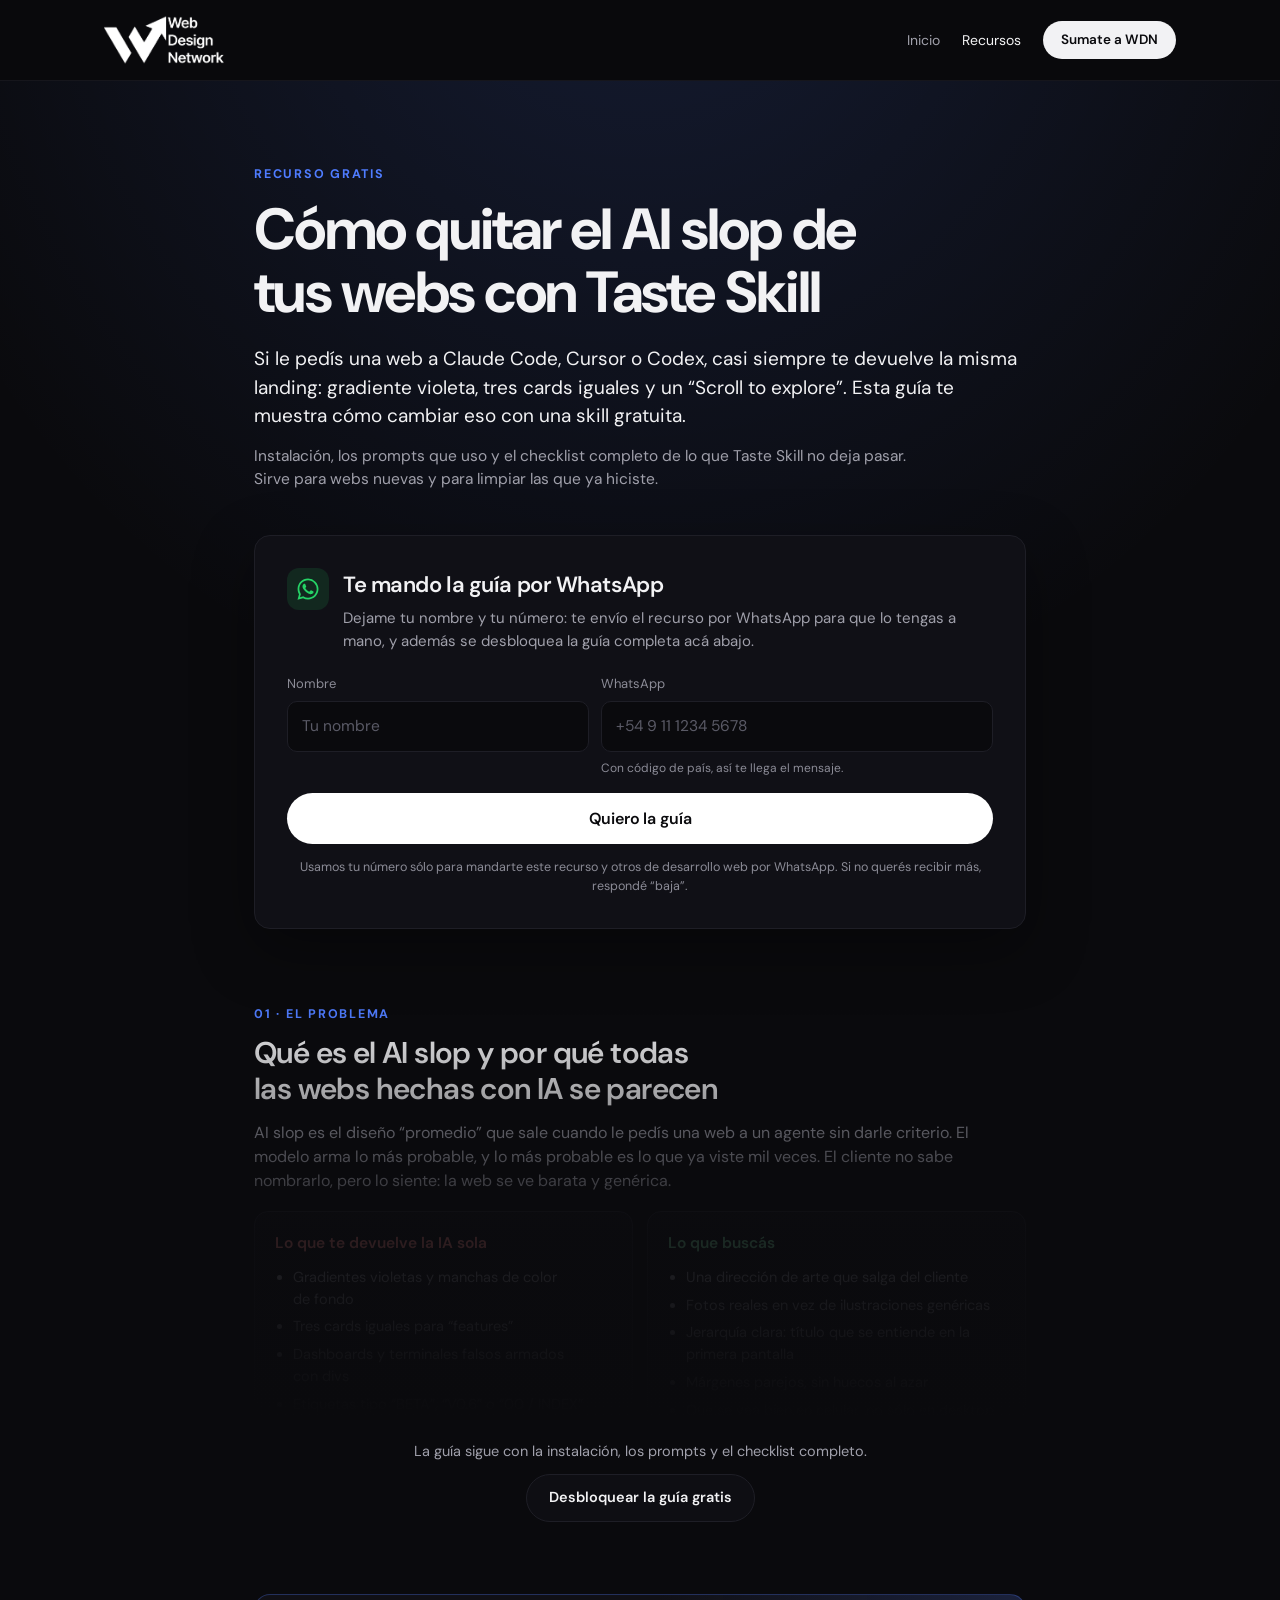
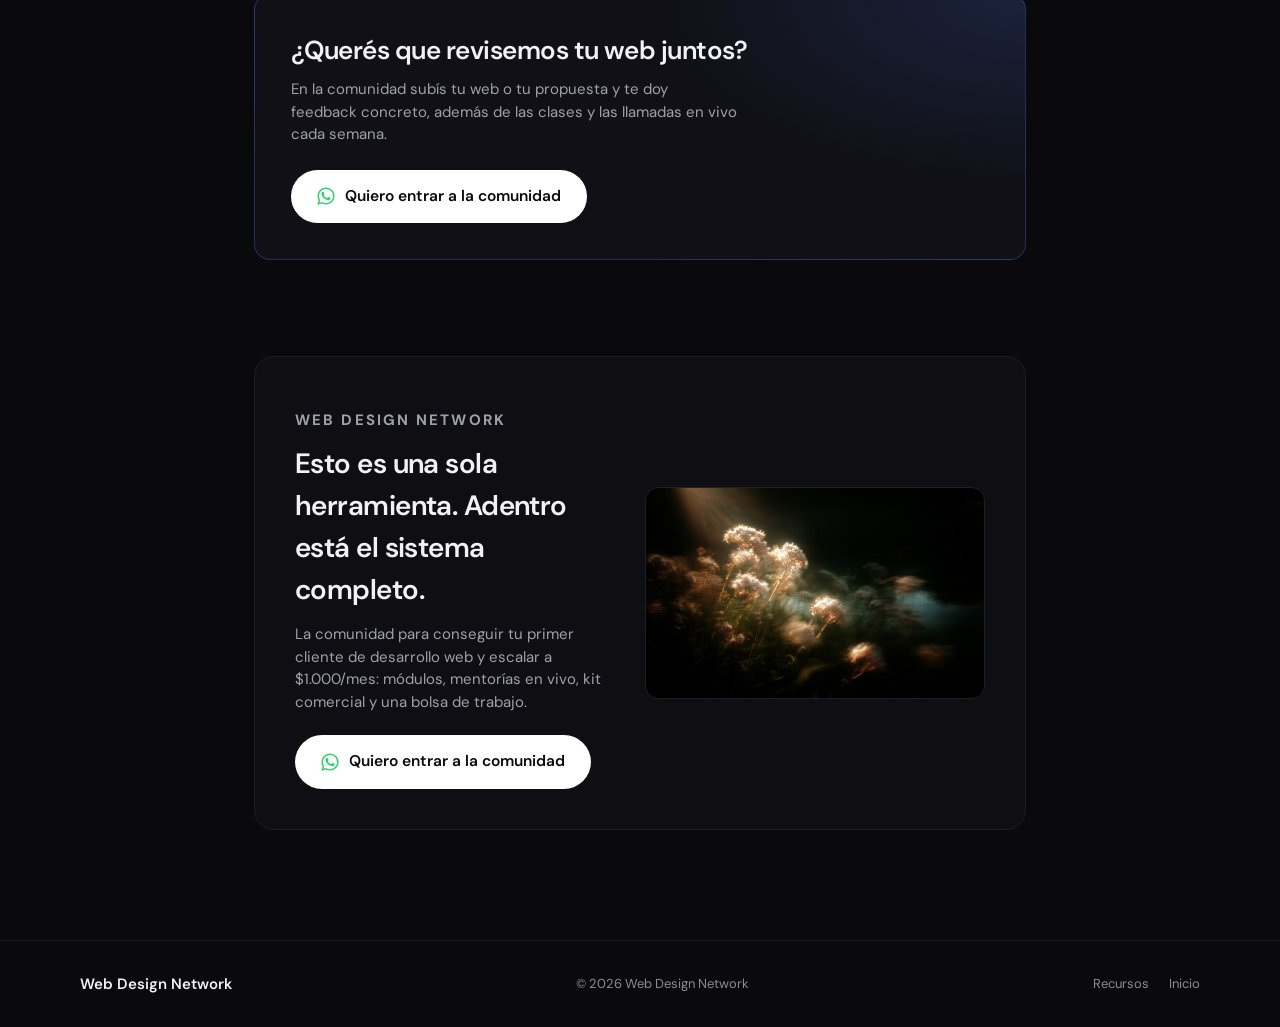
==== recursos/ai-slop-taste-skill/index.html @ 4585f705 "feat: add Taste Skill anti-AI-slop resource page New /recursos/ai-slop-taste-skill guide: what AI sl" ====
<!DOCTYPE html>
<html lang="es">
<head>
<meta charset="utf-8">
<meta name="viewport" content="width=device-width, initial-scale=1">
<title>Cómo quitar el AI slop de tus webs con Taste Skill · Web Design Network</title>
<meta name="description" content="Guía paso a paso para que Claude Code, Cursor o Codex dejen de armar la misma landing genérica de siempre. Instalación, prompts y el checklist anti AI slop de Taste Skill.">
<link rel="canonical" href="https://comunidad.southprojects.dev/recursos/ai-slop-taste-skill">
<link rel="icon" type="image/png" href="/uploads/favicon.png">

<meta property="og:type" content="article">
<meta property="og:title" content="Cómo quitar el AI slop de tus webs con Taste Skill">
<meta property="og:description" content="La guía para que tu agente de IA diseñe webs con criterio en vez de la landing genérica de siempre.">
<meta property="og:url" content="https://comunidad.southprojects.dev/recursos/ai-slop-taste-skill">
<meta property="og:image" content="https://comunidad.southprojects.dev/uploads/taste-skill-thumb.jpg">
<meta name="twitter:card" content="summary_large_image">

<!-- Analytics (GA4 + Meta Pixel + Clarity).
     Los stubs y la cola de eventos quedan definidos al instante, así que cualquier
     gtag()/fbq()/clarity() posterior se encola bien. Sólo se difiere la descarga de
     cada tag hasta después de load (o 3,5 s, lo que pase primero) para no competir
     por ancho de banda y main thread durante el primer render. -->
<script>
(function () {
  window.dataLayer = window.dataLayer || [];
  function gtag(){dataLayer.push(arguments);}
  window.gtag = gtag;
  gtag('js', new Date());
  gtag('config', 'G-ZWD2NJ6WZV');

  !function(f,n){if(f.fbq)return;n=f.fbq=function(){n.callMethod?
  n.callMethod.apply(n,arguments):n.queue.push(arguments)};
  if(!f._fbq)f._fbq=n;n.push=n;n.loaded=!0;n.version='2.0';n.queue=[]}(window);
  fbq('init', '2324488668354184');
  fbq('track', 'PageView');

  window.clarity = window.clarity || function(){(clarity.q=clarity.q||[]).push(arguments)};

  var TAGS = [
    'https://www.googletagmanager.com/gtag/js?id=G-ZWD2NJ6WZV',
    'https://connect.facebook.net/en_US/fbevents.js',
    'https://www.clarity.ms/tag/yc0v443i4o'
  ];
  var loaded = false;
  function load() {
    if (loaded) return;
    loaded = true;
    for (var i = 0; i < TAGS.length; i++) {
      var s = document.createElement('script');
      s.async = true;
      s.src = TAGS[i];
      document.head.appendChild(s);
    }
  }
  function schedule() {
    if (window.requestIdleCallback) requestIdleCallback(load, { timeout: 2000 });
    else setTimeout(load, 500);
  }
  if (document.readyState === 'complete') schedule();
  else { addEventListener('load', schedule); setTimeout(schedule, 3500); }
})();
</script>
<!-- End Analytics -->
<link rel="preconnect" href="https://fonts.googleapis.com">
<link rel="preconnect" href="https://fonts.gstatic.com" crossorigin>
<link href="https://fonts.googleapis.com/css2?family=DM+Sans:opsz,wght@9..40,400;9..40,500;9..40,600;9..40,700&display=swap" rel="stylesheet">
<link rel="stylesheet" href="/recursos/styles.css">
<style>
  /* --- gate de WhatsApp: tarjeta en la página, no modal -------------------- */
  .wa-gate{
    margin-top:clamp(32px,5vw,44px);padding:clamp(22px,4vw,32px);
    background:var(--surface);border:1px solid var(--border);border-radius:var(--radius);
    box-shadow:0 20px 60px rgba(0,0,0,0.35);
  }
  .wa-gate__head{display:flex;align-items:flex-start;gap:14px;}
  .wa-gate__icon{flex:none;width:42px;height:42px;border-radius:12px;display:flex;align-items:center;justify-content:center;background:rgba(37,211,102,0.12);}
  .wa-gate__icon svg{width:22px;height:22px;fill:#25D366;}
  .wa-gate h2{margin:0;font-size:clamp(19px,2.4vw,22px);font-weight:600;letter-spacing:-0.02em;}
  .wa-gate__intro{margin:6px 0 0;font-size:15px;color:var(--muted);text-wrap:pretty;}
  .wa-gate form{margin-top:22px;display:grid;grid-template-columns:1fr 1.3fr;gap:12px;}
  .wa-gate label{display:flex;flex-direction:column;gap:7px;font-size:13px;color:var(--muted-2);}
  .wa-gate input{
    width:100%;padding:13px 14px;border-radius:10px;border:1px solid var(--border);
    background:var(--bg);color:var(--text);font:inherit;font-size:15.5px;
  }
  .wa-gate input:focus{outline:none;border-color:var(--accent);}
  .wa-gate input::placeholder{color:#5A5A66;}
  .wa-gate__hint{font-size:12px;color:var(--muted-2);}
  .wa-gate .btn-primary{grid-column:1 / -1;margin-top:4px;padding:15px;width:100%;}
  .wa-gate .btn-primary[disabled]{opacity:.6;cursor:wait;}
  .wa-gate__error{grid-column:1 / -1;margin:0;font-size:13.5px;color:#FF6B6B;display:none;}
  .wa-gate__error[data-show="true"]{display:block;}
  .wa-gate__fine{margin:14px 0 0;font-size:12.5px;color:var(--muted-2);text-align:center;text-wrap:pretty;}
  .wa-gate__done{display:none;}
  @media(max-width:600px){.wa-gate form{grid-template-columns:1fr;}}

  body.is-unlocked .wa-gate form,
  body.is-unlocked .wa-gate__fine,
  body.is-unlocked .wa-gate__intro{display:none;}
  body.is-unlocked .wa-gate__done{display:block;margin:6px 0 0;font-size:15px;color:var(--muted);text-wrap:pretty;}

  /* --- contenido bloqueado: se ve el arranque, el resto queda tapado -------- */
  .guide{position:relative;margin-top:clamp(48px,7vw,72px);}
  body:not(.is-unlocked) .guide{max-height:520px;overflow:hidden;user-select:none;}
  body:not(.is-unlocked) .guide::after{
    content:"";position:absolute;inset:0;pointer-events:none;
    background:linear-gradient(rgba(10,10,13,0) 0%, rgba(10,10,13,0.85) 45%, var(--bg) 80%);
  }
  .guide__locked{display:none;margin-top:-80px;position:relative;z-index:1;text-align:center;}
  body:not(.is-unlocked) .guide__locked{display:flex;flex-direction:column;align-items:center;gap:12px;}
  .guide__locked p{margin:0;font-size:14.5px;color:var(--muted);}
  .btn-ghost{
    display:inline-flex;align-items:center;gap:8px;padding:12px 22px;border-radius:999px;
    border:1px solid var(--border);background:var(--surface-2);color:var(--text);font-size:14.5px;font-weight:600;cursor:pointer;
    transition:border-color .2s ease,transform .2s ease;
  }
  .btn-ghost:hover{border-color:rgba(79,124,255,0.45);transform:translateY(-2px);}

  /* --- cuerpo de la guía ---------------------------------------------------- */
  .step{padding-top:clamp(40px,6vw,56px);}
  .step:first-child{padding-top:0;}
  .step__num{font-size:12.5px;font-weight:700;letter-spacing:0.14em;text-transform:uppercase;color:var(--accent);}
  .step h2{margin:10px 0 0;font-size:clamp(23px,3.2vw,30px);font-weight:600;letter-spacing:-0.02em;line-height:1.2;text-wrap:balance;}
  .step p,.step li{font-size:16px;color:var(--muted);text-wrap:pretty;}
  .step p{margin:14px 0 0;}
  .step strong{color:var(--text);font-weight:600;}
  .step ul,.step ol{margin:14px 0 0;padding-left:20px;display:flex;flex-direction:column;gap:8px;}
  .step a.inline{color:var(--accent-soft);text-decoration:underline;text-underline-offset:3px;}

  .code{
    position:relative;margin-top:16px;border:1px solid var(--border);border-radius:12px;background:#08080B;
  }
  .code__label{display:block;padding:10px 14px 0;font-size:12px;color:var(--muted-2);}
  .code pre{margin:0;padding:10px 64px 14px 14px;overflow-x:auto;}
  .code code{font-family:ui-monospace,SFMono-Regular,Menlo,Consolas,monospace;font-size:14px;line-height:1.6;color:#E6E6EA;white-space:pre;}
  .code--prompt code{white-space:pre-wrap;font-family:'DM Sans',sans-serif;font-size:15px;}
  .copy{
    position:absolute;top:10px;right:10px;padding:6px 10px;border-radius:8px;cursor:pointer;
    border:1px solid var(--border);background:var(--surface);color:var(--muted);font:inherit;font-size:12px;font-weight:600;
  }
  .copy:hover{color:var(--text);border-color:var(--muted-2);}

  .split{margin-top:18px;display:grid;grid-template-columns:1fr 1fr;gap:14px;}
  @media(max-width:640px){.split{grid-template-columns:1fr;}}
  .card{padding:20px;border:1px solid var(--border);border-radius:14px;background:var(--surface-2);}
  .card h3{margin:0;font-size:15.5px;font-weight:600;}
  .card ul{margin:12px 0 0;padding-left:18px;gap:6px;}
  .card li{font-size:14.5px;}
  .card--bad h3{color:#FF8A8A;}
  .card--good h3{color:#7EE2A8;}

  .bans{margin-top:18px;display:grid;grid-template-columns:1fr 1fr;gap:10px;}
  @media(max-width:640px){.bans{grid-template-columns:1fr;}}
  .ban{display:flex;gap:12px;align-items:flex-start;padding:14px 16px;border:1px solid var(--border);border-radius:12px;background:var(--surface-2);}
  .ban__x{flex:none;width:22px;height:22px;border-radius:50%;display:flex;align-items:center;justify-content:center;background:rgba(255,107,107,0.12);color:#FF8A8A;font-size:12px;font-weight:700;line-height:1;}
  .ban p{margin:0;font-size:14.5px;color:var(--muted);}
  .ban strong{display:block;color:var(--text);font-size:15px;margin-bottom:2px;}

  .note{margin-top:18px;padding:16px 18px;border-left:3px solid var(--accent);background:rgba(79,124,255,0.06);border-radius:0 12px 12px 0;}
  .note p{margin:0;font-size:15px;}

  /* --- CTA a la comunidad -------------------------------------------------- */
  .community{
    margin-top:clamp(48px,7vw,72px);padding:clamp(24px,4vw,36px);border-radius:var(--radius);
    border:1px solid rgba(79,124,255,0.3);
    background:radial-gradient(ellipse 80% 120% at 100% 0%, rgba(79,124,255,0.16), rgba(79,124,255,0) 60%), var(--surface);
    display:flex;align-items:center;justify-content:space-between;gap:24px;flex-wrap:wrap;
  }
  .community h2{margin:0;font-size:clamp(20px,2.8vw,26px);font-weight:600;letter-spacing:-0.02em;text-wrap:balance;}
  .community p{margin:8px 0 0;font-size:15px;color:var(--muted);max-width:46ch;text-wrap:pretty;}
  .btn-wa{
    display:inline-flex;align-items:center;gap:10px;padding:15px 26px;border-radius:999px;
    background:#fff;color:#0A0A0D;font-size:15.5px;font-weight:600;white-space:nowrap;
    transition:transform .2s ease,box-shadow .2s ease;
  }
  .btn-wa:hover{transform:translateY(-2px);box-shadow:0 12px 34px rgba(255,255,255,.14);color:#0A0A0D;}
  .btn-wa svg{width:18px;height:18px;fill:#25D366;}
  @media(max-width:600px){.community .btn-wa{width:100%;justify-content:center;}}
</style>
</head>

<!-- data-recurso viaja con el lead para saber de qué página vino -->
<body data-recurso="ai-slop-taste-skill">
<noscript><img height="1" width="1" style="display:none"
src="https://www.facebook.com/tr?id=2324488668354184&ev=PageView&noscript=1"
/></noscript>

<header class="site-header">
  <div class="site-header__inner">
    <a class="site-header__logo" href="/" aria-label="Web Design Network">
      <img src="/uploads/logo-blanco.png" alt="Web Design Network" width="1150" height="486">
    </a>
    <nav class="site-nav">
      <a class="nav-link" href="/">Inicio</a>
      <a class="nav-link" href="/recursos" aria-current="page">Recursos</a>
      <a class="nav-cta" href="https://wa.me/5492922453154?text=Hola%20Gino%2C%20quiero%20entrar%20a%20la%20comunidad" target="_blank" rel="noopener">Sumate a WDN</a>
    </nav>
  </div>
</header>

<main class="glow">
  <article class="wrap" style="padding-top:clamp(48px,7vw,84px);">

    <p class="eyebrow">Recurso gratis</p>
    <h1 class="title">Cómo quitar el AI slop de tus webs con Taste Skill</h1>
    <p class="lead">Si le pedís una web a Claude Code, Cursor o Codex, casi siempre te devuelve la misma landing: gradiente violeta, tres cards iguales y un “Scroll to explore”. Esta guía te muestra cómo cambiar eso con una skill gratuita.</p>
    <p class="sub">Instalación, los prompts que uso y el checklist completo de lo que Taste Skill no deja pasar. Sirve para webs nuevas y para limpiar las que ya hiciste.</p>

    <!-- Gate: pide nombre + WhatsApp antes de mostrar la guía completa -->
    <section class="wa-gate" id="acceso" aria-labelledby="gate-title">
      <div class="wa-gate__head">
        <span class="wa-gate__icon" aria-hidden="true"><svg viewBox="0 0 24 24" aria-hidden="true"><path d="M17.47 14.38c-.3-.15-1.76-.87-2.03-.97-.27-.1-.47-.15-.67.15-.2.3-.77.97-.94 1.17-.17.2-.35.22-.64.07-.3-.15-1.26-.46-2.4-1.48-.89-.79-1.49-1.77-1.66-2.07-.17-.3-.02-.46.13-.6.13-.13.3-.35.45-.52.15-.17.2-.3.3-.5.1-.2.05-.37-.02-.52-.08-.15-.67-1.61-.92-2.2-.24-.58-.49-.5-.67-.51h-.57c-.2 0-.52.07-.79.37-.27.3-1.04 1.02-1.04 2.48 0 1.46 1.07 2.88 1.21 3.08.15.2 2.1 3.2 5.08 4.49.71.31 1.26.49 1.69.63.71.23 1.36.2 1.87.12.57-.09 1.76-.72 2.01-1.41.25-.69.25-1.29.17-1.41-.07-.12-.27-.2-.57-.35zM12.04 21.5h-.01a9.45 9.45 0 0 1-4.82-1.32l-.35-.21-3.58.94.96-3.49-.23-.36a9.43 9.43 0 0 1-1.45-5.03c0-5.22 4.25-9.47 9.48-9.47 2.53 0 4.91.99 6.7 2.78a9.4 9.4 0 0 1 2.77 6.7c0 5.22-4.25 9.46-9.47 9.46zm8.06-17.53A11.33 11.33 0 0 0 12.04.63C5.76.63.65 5.74.65 12.02c0 2 .52 3.96 1.52 5.69L.55 23.6l6.04-1.58a11.37 11.37 0 0 0 5.44 1.39h.01c6.28 0 11.39-5.11 11.39-11.39 0-3.04-1.18-5.9-3.33-8.05z"/></svg></span>
        <div>
          <h2 id="gate-title">Te mando la guía por WhatsApp</h2>
          <p class="wa-gate__intro">Dejame tu nombre y tu número: te envío el recurso por WhatsApp para que lo tengas a mano, y además se desbloquea la guía completa acá abajo.</p>
          <p class="wa-gate__done">Listo. Te llega por WhatsApp en breve y ya podés leer la guía completa acá abajo.</p>
        </div>
      </div>
      <form novalidate>
        <label>Nombre
          <input type="text" name="nombre" autocomplete="given-name" placeholder="Tu nombre" required>
        </label>
        <label>WhatsApp
          <input type="tel" name="telefono" autocomplete="tel" inputmode="tel" placeholder="+54 9 11 1234 5678" required>
          <span class="wa-gate__hint">Con código de país, así te llega el mensaje.</span>
        </label>
        <p class="wa-gate__error" data-show="false" role="alert"></p>
        <button class="btn-primary" type="submit">Quiero la guía</button>
      </form>
      <p class="wa-gate__fine">Usamos tu número sólo para mandarte este recurso y otros de desarrollo web por WhatsApp. Si no querés recibir más, respondé “baja”.</p>
    </section>

    <div class="guide" id="guia">

      <section class="step">
        <span class="step__num">01 · El problema</span>
        <h2>Qué es el AI slop y por qué todas las webs hechas con IA se parecen</h2>
        <p>AI slop es el diseño “promedio” que sale cuando le pedís una web a un agente sin darle criterio. El modelo arma lo más probable, y lo más probable es lo que ya viste mil veces. El cliente no sabe nombrarlo, pero lo siente: la web se ve barata y genérica.</p>
        <div class="split">
          <div class="card card--bad">
            <h3>Lo que te devuelve la IA sola</h3>
            <ul>
              <li>Gradientes violetas y manchas de color de fondo</li>
              <li>Tres cards iguales para “features”</li>
              <li>Dashboards y terminales falsos armados con divs</li>
              <li>Etiquetas tipo “BETA”, “V0.6” o “00 / INDEX”</li>
              <li>“Scroll to explore” y flechitas hacia abajo</li>
            </ul>
          </div>
          <div class="card card--good">
            <h3>Lo que buscás</h3>
            <ul>
              <li>Una dirección de arte que salga del cliente</li>
              <li>Fotos reales en vez de ilustraciones genéricas</li>
              <li>Jerarquía clara: título que se entiende en la primera pantalla</li>
              <li>Márgenes parejos, sin huecos al azar</li>
              <li>Que se vea bien en celular, no sólo en desktop</li>
            </ul>
          </div>
        </div>
      </section>

      <section class="step">
        <span class="step__num">02 · La herramienta</span>
        <h2>Qué es Taste Skill</h2>
        <p><strong>Taste Skill</strong> es una skill gratuita y open source (licencia MIT), creada por Leon Lin, que hace que los agentes de código <strong>diseñen</strong> webs en vez de ensamblar la landing promedio. Le da al agente una dirección de arte, fotos reales y una forma de revisar su propio trabajo en un navegador de verdad.</p>
        <p>Está armada a partir del estudio de 247 sitios curados. Cuando construye una página sigue seis pasos:</p>
        <ol>
          <li>Lee el brief y anota lo que <strong>sólo</strong> tiene ese cliente.</li>
          <li>Reparte tres de 20 direcciones de diseño investigadas y el agente elige una.</li>
          <li>Encuentra la idea: una frase que une el material del cliente con esa dirección.</li>
          <li>Construye con fotos y videos reales de colecciones abiertas, con sus créditos.</li>
          <li>Revisa la página en un navegador real en tres anchos de pantalla y la reprueba si tiene slop.</li>
          <li>Mira sus propias capturas y corrige los tres problemas principales, hasta tres rondas.</li>
        </ol>
        <p>Funciona con Claude Code, Codex, Cursor y cualquier herramienta que lea archivos <code>SKILL.md</code>. Sirve con React, Vue, Svelte o HTML puro, porque las reglas son de diseño, no de framework.</p>
      </section>

      <section class="step">
        <span class="step__num">03 · Antes de empezar</span>
        <h2>Qué necesitás</h2>
        <ul>
          <li><strong>Node 22 o más nuevo.</strong> Lo chequeás con <code>node -v</code> en la terminal.</li>
          <li><strong>Chrome, Edge o Chromium</strong> instalado: la skill lo usa para revisar la página.</li>
          <li><strong>Internet</strong>, sólo para buscar las fotos.</li>
        </ul>
        <p>No necesita API keys ni instala nada extra en tu proyecto.</p>
      </section>

      <section class="step">
        <span class="step__num">04 · Instalación</span>
        <h2>Cómo instalarla</h2>
        <p><strong>Opción A, cualquier agente.</strong> Desde la carpeta de tu proyecto, en la terminal:</p>
        <div class="code">
          <button class="copy" type="button" data-copy>Copiar</button>
          <pre><code>npx skills add https://github.com/Leonxlnx/taste-skill --skill "design-taste-frontend"</code></pre>
        </div>
        <p><strong>Opción B, plugin de Claude Code.</strong> Escribí esto dentro de Claude Code, un comando por vez:</p>
        <div class="code">
          <button class="copy" type="button" data-copy>Copiar</button>
          <pre><code>/plugin marketplace add Leonxlnx/taste-skill
/plugin install taste-skill@taste-skill</code></pre>
        </div>
        <p>Para actualizarla más adelante usás <code>/plugin update</code>. Si trabajás con Codex, el equivalente es <code>codex plugin marketplace add Leonxlnx/taste-skill</code> y después <code>codex plugin add taste-skill@taste-skill</code>, y abrís una sesión nueva.</p>
      </section>

      <section class="step">
        <span class="step__num">05 · Web nueva</span>
        <h2>Cómo usarla en una web desde cero</h2>
        <p>La clave es el brief. Cuanto más te cuente del cliente, más se aleja de lo genérico, porque la skill arranca buscando lo que es único de ese negocio. Este es el formato que uso (completalo con tu cliente):</p>
        <div class="code code--prompt">
          <span class="code__label">Prompt de ejemplo</span>
          <button class="copy" type="button" data-copy>Copiar</button>
          <pre><code>Usá la skill design-taste-frontend para diseñar y construir la web de este cliente.

Cliente: [nombre y rubro, ej. cafetería de especialidad en Palermo]
Qué lo hace único: [historia, producto estrella, barrio, materiales, lo que nadie más tiene]
A quién le habla: [cliente ideal]
Objetivo de la web: [reservas, consultas por WhatsApp, ventas]
Secciones: [inicio, servicios, sobre nosotros, contacto]
Material que tengo: [logo, fotos propias, textos, colores de marca]
Lo que NO quiere: [ej. nada que parezca una startup tech]</code></pre>
        </div>
        <div class="note">
          <p><strong>Tené paciencia:</strong> una construcción completa tarda entre 30 y 45 minutos y consume unos cientos de miles de tokens, porque la skill se revisa y corrige sola varias veces.</p>
        </div>
      </section>

      <section class="step">
        <span class="step__num">06 · Web que ya tenés</span>
        <h2>Cómo limpiar una web que ya hiciste</h2>
        <p>Si la web ya existe, la skill primero la audita en un navegador real y después cambia. Así no te rompe lo que funciona:</p>
        <div class="code code--prompt">
          <span class="code__label">Prompt de ejemplo</span>
          <button class="copy" type="button" data-copy>Copiar</button>
          <pre><code>Usá la skill design-taste-frontend para auditar esta web en el navegador y sacarle el AI slop.
Primero listame los problemas que encontrás, ordenados por impacto.
Mantené el contenido, la estructura de páginas y los colores de marca. Cambiá la parte visual.</code></pre>
        </div>
        <p>También sirve para dashboards y paneles: desde la versión 2.1 detecta si es una página o una app y aplica reglas propias (paneles tranquilos, números alineados, color sólo para los datos).</p>
      </section>

      <section class="step">
        <span class="step__num">07 · El checklist</span>
        <h2>Lo que Taste Skill no deja pasar</h2>
        <p>Estas son algunas de las prohibiciones de la skill. Aunque no la uses, sirven como checklist para revisar cualquier web antes de entregarla:</p>
        <div class="bans">
          <div class="ban"><span class="ban__x" aria-hidden="true">✕</span><p><strong>Gradiente violeta de IA</strong>Ni manchas de color tipo “mesh”, salvo que la marca sea violeta de verdad.</p></div>
          <div class="ban"><span class="ban__x" aria-hidden="true">✕</span><p><strong>Tres cards iguales</strong>La fila de tres features idénticas como solución por defecto.</p></div>
          <div class="ban"><span class="ban__x" aria-hidden="true">✕</span><p><strong>UI falsa con divs</strong>Dashboards o terminales de mentira para “mostrar el producto”.</p></div>
          <div class="ban"><span class="ban__x" aria-hidden="true">✕</span><p><strong>Etiquetas de versión</strong>“V0.6”, “BETA” o “INVITE-ONLY” en el hero, salvo que sea un lanzamiento.</p></div>
          <div class="ban"><span class="ban__x" aria-hidden="true">✕</span><p><strong>Numeración decorativa</strong>Títulos tipo “00 / INDEX” encima de cada sección.</p></div>
          <div class="ban"><span class="ban__x" aria-hidden="true">✕</span><p><strong>“Scroll to explore”</strong>Ni flechitas que te piden bajar.</p></div>
          <div class="ban"><span class="ban__x" aria-hidden="true">✕</span><p><strong>Píldoras sobre las fotos</strong>El texto va debajo de la imagen, no encima.</p></div>
          <div class="ban"><span class="ban__x" aria-hidden="true">✕</span><p><strong>Puntitos de “estado” de adorno</strong>Sólo si muestran un estado real, y como mucho uno por sección.</p></div>
          <div class="ban"><span class="ban__x" aria-hidden="true">✕</span><p><strong>Tiras de ciudad, hora o clima</strong>Datos de relleno que no le importan a nadie.</p></div>
          <div class="ban"><span class="ban__x" aria-hidden="true">✕</span><p><strong>Ilustraciones SVG genéricas</strong>Dibujos hechos a mano por la IA como decoración por defecto.</p></div>
          <div class="ban"><span class="ban__x" aria-hidden="true">✕</span><p><strong>Rayas largas de IA en el texto</strong>Las rayas (—) que delatan copy generado. Se usa guion o se reescribe la frase.</p></div>
          <div class="ban"><span class="ban__x" aria-hidden="true">✕</span><p><strong>Bordes arriba y abajo en cada fila</strong>Listas y tablas largas llenas de líneas.</p></div>
        </div>
        <p>Además pone límites al hero: el título en dos líneas como máximo en desktop, el subtítulo en hasta veinte palabras y el menú en una sola línea.</p>
      </section>

      <section class="step">
        <span class="step__num">08 · Para cerrar</span>
        <h2>Tres consejos para que el resultado sea tuyo</h2>
        <ul>
          <li><strong>Cambiá las fotos.</strong> La skill usa imágenes de colecciones abiertas (Wikimedia Commons, Openverse, el Met) con sus créditos. Son un gran punto de partida, pero cuando tengas las fotos reales del cliente, reemplazalas.</li>
          <li><strong>El brief manda.</strong> Si el resultado se ve genérico, casi siempre es porque el brief lo era. Sumá detalles concretos del negocio y volvé a correrla.</li>
          <li><strong>Revisá en celular.</strong> La skill ya chequea tres anchos de pantalla, pero dale una pasada vos desde tu teléfono antes de mostrársela al cliente.</li>
        </ul>
        <p>Toda la documentación oficial está en <a class="inline" href="https://www.tasteskill.dev/" target="_blank" rel="noopener">tasteskill.dev</a> y el código en <a class="inline" href="https://github.com/Leonxlnx/taste-skill" target="_blank" rel="noopener">GitHub</a>.</p>
      </section>

    </div>

    <div class="guide__locked">
      <p>La guía sigue con la instalación, los prompts y el checklist completo.</p>
      <a class="btn-ghost" href="#acceso">Desbloquear la guía gratis</a>
    </div>

    <section class="community" aria-labelledby="cta-1">
      <div>
        <h2 id="cta-1">¿Querés que revisemos tu web juntos?</h2>
        <p>En la comunidad subís tu web o tu propuesta y te doy feedback concreto, además de las clases y las llamadas en vivo cada semana.</p>
      </div>
      <a class="btn-wa" href="https://wa.me/5492922453154?text=Hola%20Gino%2C%20quiero%20entrar%20a%20la%20comunidad" target="_blank" rel="noopener"><svg viewBox="0 0 24 24" aria-hidden="true"><path d="M17.47 14.38c-.3-.15-1.76-.87-2.03-.97-.27-.1-.47-.15-.67.15-.2.3-.77.97-.94 1.17-.17.2-.35.22-.64.07-.3-.15-1.26-.46-2.4-1.48-.89-.79-1.49-1.77-1.66-2.07-.17-.3-.02-.46.13-.6.13-.13.3-.35.45-.52.15-.17.2-.3.3-.5.1-.2.05-.37-.02-.52-.08-.15-.67-1.61-.92-2.2-.24-.58-.49-.5-.67-.51h-.57c-.2 0-.52.07-.79.37-.27.3-1.04 1.02-1.04 2.48 0 1.46 1.07 2.88 1.21 3.08.15.2 2.1 3.2 5.08 4.49.71.31 1.26.49 1.69.63.71.23 1.36.2 1.87.12.57-.09 1.76-.72 2.01-1.41.25-.69.25-1.29.17-1.41-.07-.12-.27-.2-.57-.35zM12.04 21.5h-.01a9.45 9.45 0 0 1-4.82-1.32l-.35-.21-3.58.94.96-3.49-.23-.36a9.43 9.43 0 0 1-1.45-5.03c0-5.22 4.25-9.47 9.48-9.47 2.53 0 4.91.99 6.7 2.78a9.4 9.4 0 0 1 2.77 6.7c0 5.22-4.25 9.46-9.47 9.46zm8.06-17.53A11.33 11.33 0 0 0 12.04.63C5.76.63.65 5.74.65 12.02c0 2 .52 3.96 1.52 5.69L.55 23.6l6.04-1.58a11.37 11.37 0 0 0 5.44 1.39h.01c6.28 0 11.39-5.11 11.39-11.39 0-3.04-1.18-5.9-3.33-8.05z"/></svg>Quiero entrar a la comunidad</a>
    </section>

    <section class="promo">
      <div>
        <p class="promo__eyebrow">Web Design Network</p>
        <h2>Esto es una sola herramienta. Adentro está el sistema completo.</h2>
        <p>La comunidad para conseguir tu primer cliente de desarrollo web y escalar a $1.000/mes: módulos, mentorías en vivo, kit comercial y una bolsa de trabajo.</p>
        <a class="btn-wa" style="margin-top:22px;" href="https://wa.me/5492922453154?text=Hola%20Gino%2C%20quiero%20entrar%20a%20la%20comunidad" target="_blank" rel="noopener"><svg viewBox="0 0 24 24" aria-hidden="true"><path d="M17.47 14.38c-.3-.15-1.76-.87-2.03-.97-.27-.1-.47-.15-.67.15-.2.3-.77.97-.94 1.17-.17.2-.35.22-.64.07-.3-.15-1.26-.46-2.4-1.48-.89-.79-1.49-1.77-1.66-2.07-.17-.3-.02-.46.13-.6.13-.13.3-.35.45-.52.15-.17.2-.3.3-.5.1-.2.05-.37-.02-.52-.08-.15-.67-1.61-.92-2.2-.24-.58-.49-.5-.67-.51h-.57c-.2 0-.52.07-.79.37-.27.3-1.04 1.02-1.04 2.48 0 1.46 1.07 2.88 1.21 3.08.15.2 2.1 3.2 5.08 4.49.71.31 1.26.49 1.69.63.71.23 1.36.2 1.87.12.57-.09 1.76-.72 2.01-1.41.25-.69.25-1.29.17-1.41-.07-.12-.27-.2-.57-.35zM12.04 21.5h-.01a9.45 9.45 0 0 1-4.82-1.32l-.35-.21-3.58.94.96-3.49-.23-.36a9.43 9.43 0 0 1-1.45-5.03c0-5.22 4.25-9.47 9.48-9.47 2.53 0 4.91.99 6.7 2.78a9.4 9.4 0 0 1 2.77 6.7c0 5.22-4.25 9.46-9.47 9.46zm8.06-17.53A11.33 11.33 0 0 0 12.04.63C5.76.63.65 5.74.65 12.02c0 2 .52 3.96 1.52 5.69L.55 23.6l6.04-1.58a11.37 11.37 0 0 0 5.44 1.39h.01c6.28 0 11.39-5.11 11.39-11.39 0-3.04-1.18-5.9-3.33-8.05z"/></svg>Quiero entrar a la comunidad</a>
      </div>
      <div class="promo__media">
        <img src="/uploads/cta-image.jpg" alt="Web Design Network" width="1200" height="750" loading="lazy">
      </div>
    </section>

  </article>
</main>

<footer class="site-footer">
  <div class="site-footer__inner">
    <strong>Web Design Network</strong>
    <span>© 2026 Web Design Network</span>
    <div class="site-footer__links">
      <a href="/recursos">Recursos</a>
      <a href="/">Inicio</a>
    </div>
  </div>
</footer>

<script>
(function () {
  /* --- CONFIG -------------------------------------------------------------
     SHEET_ENDPOINT: URL "/exec" del Apps Script que guarda los leads
     (el código está al final de este archivo). Sin URL, la guía se
     desbloquea igual pero el número no queda guardado en ningún lado. */
  var SHEET_ENDPOINT = "";
  var STORAGE_KEY = "wdn_taste_skill_lead";

  function getLead() {
    try { return JSON.parse(localStorage.getItem(STORAGE_KEY) || "null"); } catch (e) { return null; }
  }
  function saveLead(lead) {
    try { localStorage.setItem(STORAGE_KEY, JSON.stringify(lead)); } catch (e) {}
  }
  function unlock() { document.body.classList.add("is-unlocked"); }

  function sendLead(lead) {
    if (!SHEET_ENDPOINT) {
      console.warn("[WDN] Falta SHEET_ENDPOINT: el lead no se guardó.");
      return Promise.resolve();
    }
    // text/plain + no-cors: Apps Script no acepta el preflight de CORS
    return fetch(SHEET_ENDPOINT, {
      method: "POST",
      mode: "no-cors",
      headers: { "Content-Type": "text/plain;charset=utf-8" },
      body: JSON.stringify(lead)
    });
  }

  var form = document.querySelector(".wa-gate form");
  var error = document.querySelector(".wa-gate__error");
  var submit = form.querySelector('button[type="submit"]');

  function showError(msg) {
    error.textContent = msg;
    error.setAttribute("data-show", "true");
  }

  form.addEventListener("submit", function (ev) {
    ev.preventDefault();
    error.setAttribute("data-show", "false");
    var data = new FormData(form);
    var nombre = (data.get("nombre") || "").toString().trim();
    var telefono = (data.get("telefono") || "").toString().trim();
    var digitos = telefono.replace(/\D/g, "");

    if (!nombre) return showError("Decime tu nombre.");
    if (digitos.length < 10 || digitos.length > 15) {
      return showError("Revisá el número: tiene que llevar el código de país, por ejemplo +54 9 11 1234 5678.");
    }

    var lead = {
      fecha: new Date().toISOString(),
      nombre: nombre,
      telefono: "+" + digitos,
      recurso: document.body.getAttribute("data-recurso") || "",
      origen: location.pathname
    };

    submit.disabled = true;
    submit.textContent = "Enviando…";
    sendLead(lead)
      .catch(function () { /* no-cors: si falla la red, igual desbloqueamos */ })
      .then(function () {
        saveLead(lead);
        unlock();
        try { if (window.fbq) fbq("track", "Lead", { content_name: lead.recurso }); } catch (e) {}
        try { if (window.gtag) gtag("event", "generate_lead", { recurso: lead.recurso }); } catch (e) {}
        var guia = document.getElementById("guia");
        if (guia) guia.scrollIntoView({ behavior: "smooth", block: "start" });
      })
      .then(function () {
        submit.disabled = false;
        submit.textContent = "Quiero la guía";
      });
  });

  // botones "Copiar" de los bloques de código
  document.addEventListener("click", function (ev) {
    var btn = ev.target.closest("[data-copy]");
    if (!btn) return;
    var code = btn.parentElement.querySelector("code");
    if (!code || !navigator.clipboard) return;
    navigator.clipboard.writeText(code.textContent).then(function () {
      btn.textContent = "Copiado";
      setTimeout(function () { btn.textContent = "Copiar"; }, 1600);
    });
  });

  if (getLead()) unlock();
})();
</script>

<!--
================================================================================
  GOOGLE APPS SCRIPT: código para recibir los leads de esta página
================================================================================
  1. Creá una hoja de cálculo nueva en Google Sheets.
  2. Extensiones → Apps Script.
  3. Borrá lo que haya y pegá el código de abajo.
  4. Implementar → Nueva implementación → Aplicación web.
     - Ejecutar como: Yo
     - Quién tiene acceso: Cualquier persona
  5. Copiá la URL que termina en "/exec" y pegala arriba en SHEET_ENDPOINT.

function doPost(e) {
  const hoja = SpreadsheetApp.getActiveSpreadsheet().getSheets()[0];
  const d = JSON.parse(e.postData.contents);
  if (hoja.getLastRow() === 0) {
    hoja.appendRow(['fecha', 'nombre', 'telefono', 'recurso', 'origen']);
  }
  hoja.appendRow([new Date(), d.nombre, "'" + d.telefono, d.recurso, d.origen]);
  return ContentService.createTextOutput(JSON.stringify({ ok: true }))
    .setMimeType(ContentService.MimeType.JSON);
}
================================================================================
-->

</body>
</html>
---- recursos/styles.css ----
/* ==========================================================================
   Web Design Network — sistema de estilos para /recursos
   Mismos tokens que la landing (WDN Landing.dc.html) para que las dos
   mitades del sitio se lean como una sola pieza.
   ========================================================================== */

:root{
  --bg:#0A0A0D;
  --surface:#101016;
  --surface-2:#0E0E13;
  --border:#1E1E26;
  --border-soft:#16161C;
  --text:#F2F2F4;
  --muted:#A0A0AB;
  --muted-2:#8B8B96;
  --accent:#4F7CFF;
  --accent-soft:#8FA9FF;
  --radius:16px;
  --maxw:820px;
}

*,*::before,*::after{box-sizing:border-box;}
html{scroll-behavior:smooth;}
html,body{margin:0;padding:0;background:var(--bg);}
body{
  font-family:'DM Sans',sans-serif;
  color:var(--text);
  line-height:1.5;
  -webkit-font-smoothing:antialiased;
}
img{max-width:100%;display:block;}
a{color:var(--text);text-decoration:none;}
button{font-family:inherit;}

/* --- layout ------------------------------------------------------------- */
.wrap{max-width:var(--maxw);margin:0 auto;padding:0 24px;}
.wrap-wide{max-width:1120px;margin:0 auto;padding:0 24px;}

/* --- header ------------------------------------------------------------- */
.site-header{
  position:sticky;top:0;z-index:50;
  background:rgba(10,10,13,0.82);
  backdrop-filter:blur(12px);-webkit-backdrop-filter:blur(12px);
  border-bottom:1px solid var(--border-soft);
}
.site-header__inner{
  max-width:1120px;margin:0 auto;padding:14px 24px;
  display:flex;align-items:center;justify-content:space-between;gap:20px;
}
.site-header__logo img{width:clamp(96px,12vw,124px);height:auto;}
.site-nav{display:flex;align-items:center;gap:22px;}
.site-nav a{font-size:14px;color:var(--muted);transition:color .2s ease;}
.site-nav a:hover,.site-nav a[aria-current="page"]{color:var(--text);}
.site-nav .nav-cta{
  padding:9px 18px;border-radius:999px;
  background:var(--text);color:#0A0A0D;font-weight:600;font-size:13.5px;
  transition:opacity .2s ease;
}
.site-nav .nav-cta:hover{color:#0A0A0D;opacity:.86;}
@media(max-width:560px){
  .site-nav{gap:14px;}
  .site-nav .nav-link{display:none;}
}

/* --- fondo con glow (igual que el hero de la landing) ------------------- */
.glow{position:relative;isolation:isolate;overflow:hidden;}
.glow::before{
  content:"";position:absolute;inset:0;z-index:-1;pointer-events:none;
  background:radial-gradient(ellipse 90% 55% at 50% -10%, rgba(79,124,255,0.16), rgba(79,124,255,0) 70%);
}

/* --- tipografía --------------------------------------------------------- */
.eyebrow{
  margin:0;font-size:12.5px;font-weight:700;
  letter-spacing:0.14em;text-transform:uppercase;color:var(--accent);
}
h1.title{
  margin:14px 0 0;
  font-size:clamp(32px,5.6vw,58px);font-weight:700;
  letter-spacing:-0.03em;line-height:1.08;text-wrap:balance;
}
.lead{
  margin:22px 0 0;font-size:clamp(16.5px,2.1vw,19px);
  color:var(--text);text-wrap:pretty;
}
.sub{
  margin:14px 0 0;font-size:15.5px;color:var(--muted);
  max-width:62ch;text-wrap:pretty;
}
h2.section-title{
  margin:0;font-size:clamp(24px,3.4vw,34px);font-weight:600;
  letter-spacing:-0.02em;text-wrap:pretty;
}

/* --- video (facade: no carga el iframe hasta el click) ------------------ */
.video{
  position:relative;margin-top:clamp(32px,5vw,48px);
  border-radius:var(--radius);overflow:hidden;
  border:1px solid var(--border);background:#08080B;
  aspect-ratio:16/9;cursor:pointer;line-height:0;
}
.video img{width:100%;height:100%;object-fit:cover;}
.video iframe{position:absolute;inset:0;width:100%;height:100%;border:0;}
.video__play{
  position:absolute;inset:0;display:grid;place-items:center;
  background:linear-gradient(rgba(10,10,13,0.1),rgba(10,10,13,0.35));
  transition:background .25s ease;
}
.video:hover .video__play{background:linear-gradient(rgba(10,10,13,0.05),rgba(10,10,13,0.25));}
.video__play span{
  width:72px;height:72px;border-radius:50%;
  background:#fff;display:grid;place-items:center;
  box-shadow:0 8px 32px rgba(0,0,0,.45);
  transition:transform .25s ease;
}
.video:hover .video__play span{transform:scale(1.07);}
.video__play svg{width:24px;height:24px;margin-left:3px;fill:#0A0A0D;}
.video__label{
  position:absolute;left:18px;bottom:16px;z-index:2;
  font-size:13px;font-weight:600;color:#fff;
  text-shadow:0 2px 10px rgba(0,0,0,.7);
}

/* --- lista de recursos -------------------------------------------------- */
.assets{margin-top:clamp(36px,5vw,52px);display:flex;flex-direction:column;gap:14px;}
.asset{
  display:flex;align-items:center;gap:clamp(16px,3vw,28px);
  background:var(--surface-2);border:1px solid var(--border);
  border-radius:var(--radius);padding:24px clamp(20px,3vw,28px);
  transition:border-color .3s ease,transform .3s ease;
}
.asset:hover{border-color:rgba(79,124,255,0.45);transform:translateY(-2px);}
.asset__num{
  flex:none;font-size:19px;font-weight:700;color:var(--accent);
  letter-spacing:-0.01em;font-variant-numeric:tabular-nums;
}
.asset__body{flex:1;min-width:0;}
.asset__name{margin:0;font-size:16.5px;font-weight:600;letter-spacing:-0.01em;}
.asset__desc{margin:6px 0 0;font-size:14.5px;color:var(--muted-2);text-wrap:pretty;}
.asset__state{flex:none;}

/* estado bloqueado */
.asset__lock{
  display:inline-flex;align-items:center;gap:8px;
  font-size:14px;color:var(--muted-2);white-space:nowrap;
}
.asset__lock svg{width:14px;height:14px;stroke:currentColor;fill:none;stroke-width:1.8;}

/* estado desbloqueado */
.asset__dl{
  display:inline-flex;align-items:center;gap:8px;
  padding:10px 18px;border-radius:999px;
  background:rgba(79,124,255,0.12);border:1px solid rgba(79,124,255,0.4);
  font-size:14px;font-weight:600;color:var(--accent-soft);white-space:nowrap;
  transition:background .2s ease,color .2s ease;
}
.asset__dl:hover{background:rgba(79,124,255,0.22);color:#fff;}
.asset__dl svg{width:14px;height:14px;stroke:currentColor;fill:none;stroke-width:1.8;}

@media(max-width:600px){
  .asset{flex-wrap:wrap;gap:12px 16px;}
  .asset__body{flex:1 1 100%;order:2;}
  .asset__num{order:1;}
  .asset__state{order:1;margin-left:auto;}
}

/* --- CTA principal ------------------------------------------------------ */
.unlock{margin-top:clamp(40px,6vw,60px);display:flex;flex-direction:column;align-items:center;gap:12px;}
.btn-primary{
  display:inline-block;padding:16px 34px;border-radius:999px;border:0;cursor:pointer;
  background:#fff;color:#0A0A0D;font-size:16px;font-weight:600;letter-spacing:-0.01em;
  transition:transform .2s ease,box-shadow .2s ease;
}
.btn-primary:hover{transform:translateY(-2px);box-shadow:0 12px 34px rgba(255,255,255,.14);}
.btn-primary:active{transform:translateY(0);}
.unlock__note{margin:0;font-size:13.5px;color:var(--muted-2);}
.unlock__done{
  display:none;align-items:center;gap:9px;
  font-size:14.5px;color:var(--accent-soft);font-weight:600;
}
body.is-unlocked .unlock__cta{display:none;}
body.is-unlocked .unlock__done{display:inline-flex;}

/* --- links del video ---------------------------------------------------- */
.links{margin-top:clamp(64px,9vw,96px);}
.links__grid{
  margin-top:26px;display:grid;gap:16px;
  grid-template-columns:repeat(auto-fit,minmax(200px,1fr));
}
.link-card{display:flex;flex-direction:column;align-items:center;gap:10px;}
.link-card__btn{
  width:100%;text-align:center;padding:18px 16px;
  background:var(--surface-2);border:1px solid var(--border);border-radius:14px;
  font-size:15.5px;font-weight:600;
  transition:border-color .3s ease,transform .3s ease;
}
.link-card__btn:hover{border-color:rgba(79,124,255,0.45);transform:translateY(-2px);color:var(--text);}
.link-card__note{font-size:13px;color:var(--muted-2);text-align:center;}

/* --- promo del club ----------------------------------------------------- */
.promo{
  margin:clamp(64px,9vw,96px) 0 0;
  background:var(--surface-2);border:1px solid var(--border);border-radius:20px;
  padding:clamp(28px,4vw,40px);
  display:grid;grid-template-columns:1fr minmax(240px,340px);
  gap:clamp(24px,4vw,40px);align-items:center;
}
.promo__eyebrow{
  margin:0;font-size:12px;font-weight:700;letter-spacing:0.14em;
  text-transform:uppercase;color:var(--accent);
}
.promo h2{margin:12px 0 0;font-size:clamp(22px,3vw,28px);font-weight:600;letter-spacing:-0.02em;}
.promo p{margin:12px 0 0;font-size:15px;color:var(--muted);text-wrap:pretty;}
.promo .btn-primary{margin-top:22px;padding:13px 26px;font-size:15px;}
.promo__media{border-radius:14px;overflow:hidden;border:1px solid var(--border);aspect-ratio:16/10;}
.promo__media img{width:100%;height:100%;object-fit:cover;}
@media(max-width:760px){
  .promo{grid-template-columns:1fr;}
  .promo__media{order:-1;}
}

/* --- hub de recursos ---------------------------------------------------- */
.hub-head{padding:clamp(56px,8vw,92px) 0 clamp(32px,5vw,48px);text-align:center;}
.hub-head .lead{margin-left:auto;margin-right:auto;max-width:56ch;}
.hub-grid{
  display:grid;gap:20px;
  grid-template-columns:repeat(auto-fill,minmax(300px,1fr));
  padding-bottom:clamp(64px,9vw,110px);
}
.hub-card{
  display:flex;flex-direction:column;
  background:var(--surface-2);border:1px solid var(--border);
  border-radius:var(--radius);overflow:hidden;
  transition:border-color .3s ease,transform .3s ease;
}
.hub-card:hover{border-color:rgba(79,124,255,0.45);transform:translateY(-3px);color:var(--text);}
.hub-card__thumb{aspect-ratio:16/9;background:#08080B;overflow:hidden;}
.hub-card__thumb img{width:100%;height:100%;object-fit:cover;}
.hub-card__body{padding:22px;display:flex;flex-direction:column;gap:9px;flex:1;}
.hub-card__meta{font-size:12px;font-weight:600;letter-spacing:0.1em;text-transform:uppercase;color:var(--accent);}
.hub-card__title{margin:0;font-size:18px;font-weight:600;letter-spacing:-0.015em;text-wrap:pretty;}
.hub-card__desc{margin:0;font-size:14.5px;color:var(--muted-2);text-wrap:pretty;}
.hub-card__files{
  margin-top:auto;padding-top:14px;font-size:13px;color:var(--muted-2);
  display:flex;align-items:center;gap:7px;
}
.hub-card__files svg{width:13px;height:13px;stroke:currentColor;fill:none;stroke-width:1.8;}

/* --- footer ------------------------------------------------------------- */
.site-footer{border-top:1px solid var(--border-soft);padding:32px 24px;margin-top:clamp(64px,9vw,110px);}
.site-footer__inner{
  max-width:1120px;margin:0 auto;
  display:flex;flex-wrap:wrap;justify-content:space-between;align-items:center;gap:16px;
}
.site-footer strong{font-weight:600;font-size:15px;}
.site-footer span,.site-footer a{font-size:13px;color:var(--muted-2);}
.site-footer a:hover{color:var(--accent);}
.site-footer__links{display:flex;gap:20px;}

/* --- modal del gate ----------------------------------------------------- */
.gate{
  position:fixed;inset:0;z-index:100;display:none;
  align-items:center;justify-content:center;padding:24px;
  background:rgba(4,4,6,.78);backdrop-filter:blur(6px);-webkit-backdrop-filter:blur(6px);
}
.gate[data-open="true"]{display:flex;}
.gate__panel{
  width:100%;max-width:420px;
  background:var(--surface);border:1px solid var(--border);border-radius:20px;
  padding:clamp(26px,4vw,34px);position:relative;
  animation:gate-in .22s cubic-bezier(.25,1,.5,1);
}
@keyframes gate-in{from{opacity:0;transform:translateY(10px) scale(.98);}to{opacity:1;transform:none;}}
.gate__close{
  position:absolute;top:14px;right:14px;width:32px;height:32px;
  border-radius:50%;border:1px solid var(--border);background:transparent;
  color:var(--muted-2);font-size:17px;line-height:1;cursor:pointer;
  transition:color .2s ease,border-color .2s ease;
}
.gate__close:hover{color:var(--text);border-color:var(--muted-2);}
.gate h3{margin:0;font-size:21px;font-weight:600;letter-spacing:-0.02em;}
.gate p{margin:8px 0 0;font-size:14.5px;color:var(--muted);text-wrap:pretty;}
.gate form{margin-top:22px;display:flex;flex-direction:column;gap:12px;}
.gate label{font-size:13px;color:var(--muted-2);}
.gate input{
  width:100%;padding:13px 15px;margin-top:6px;
  background:#08080B;border:1px solid var(--border);border-radius:11px;
  color:var(--text);font-family:inherit;font-size:15px;
  transition:border-color .2s ease;
}
.gate input:focus{outline:none;border-color:var(--accent);}
.gate input::placeholder{color:#5A5A66;}
.gate .btn-primary{margin-top:6px;width:100%;padding:14px;}
.gate .btn-primary[disabled]{opacity:.6;cursor:wait;}
.gate__fine{margin-top:14px;font-size:12px;color:var(--muted-2);text-align:center;}
.gate__error{margin:0;font-size:13.5px;color:#FF6B6B;display:none;}
.gate__error[data-show="true"]{display:block;}

@media(prefers-reduced-motion:reduce){
  *{animation:none !important;transition:none !important;}
  html{scroll-behavior:auto;}
}
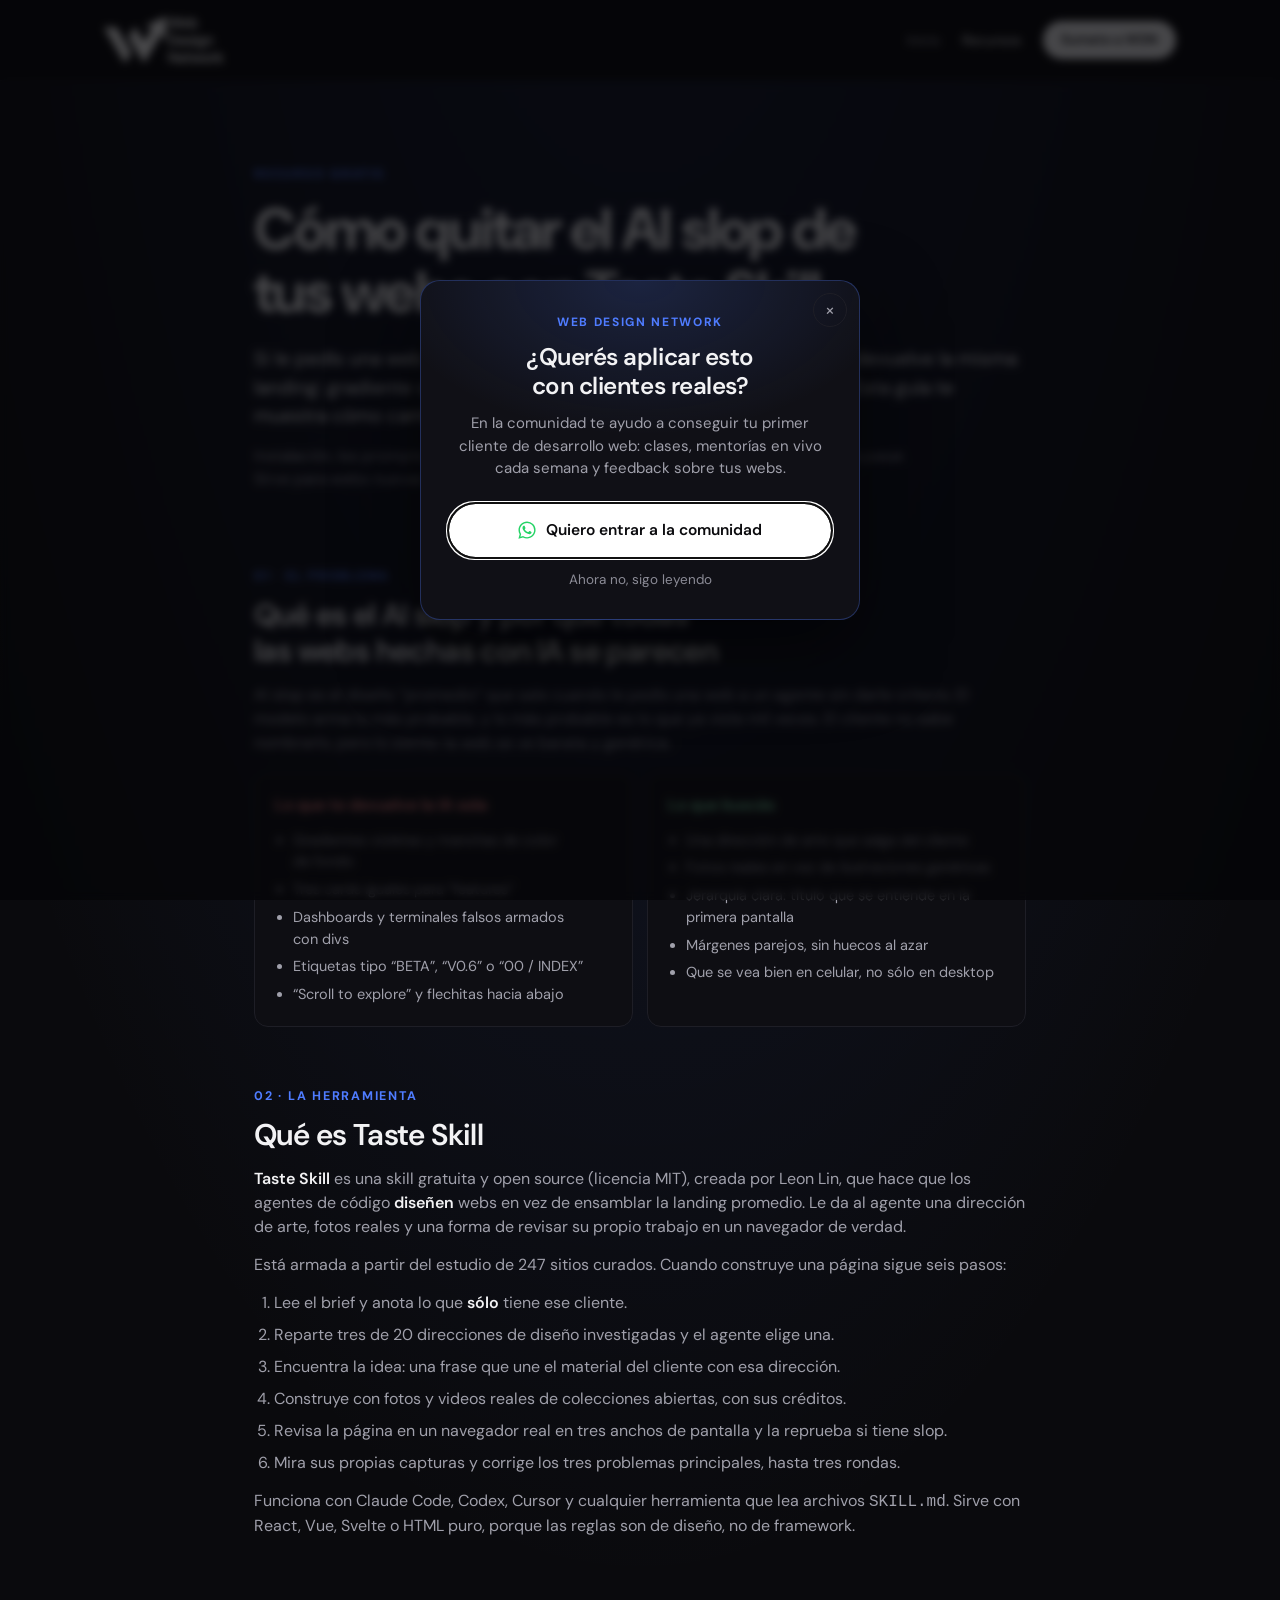
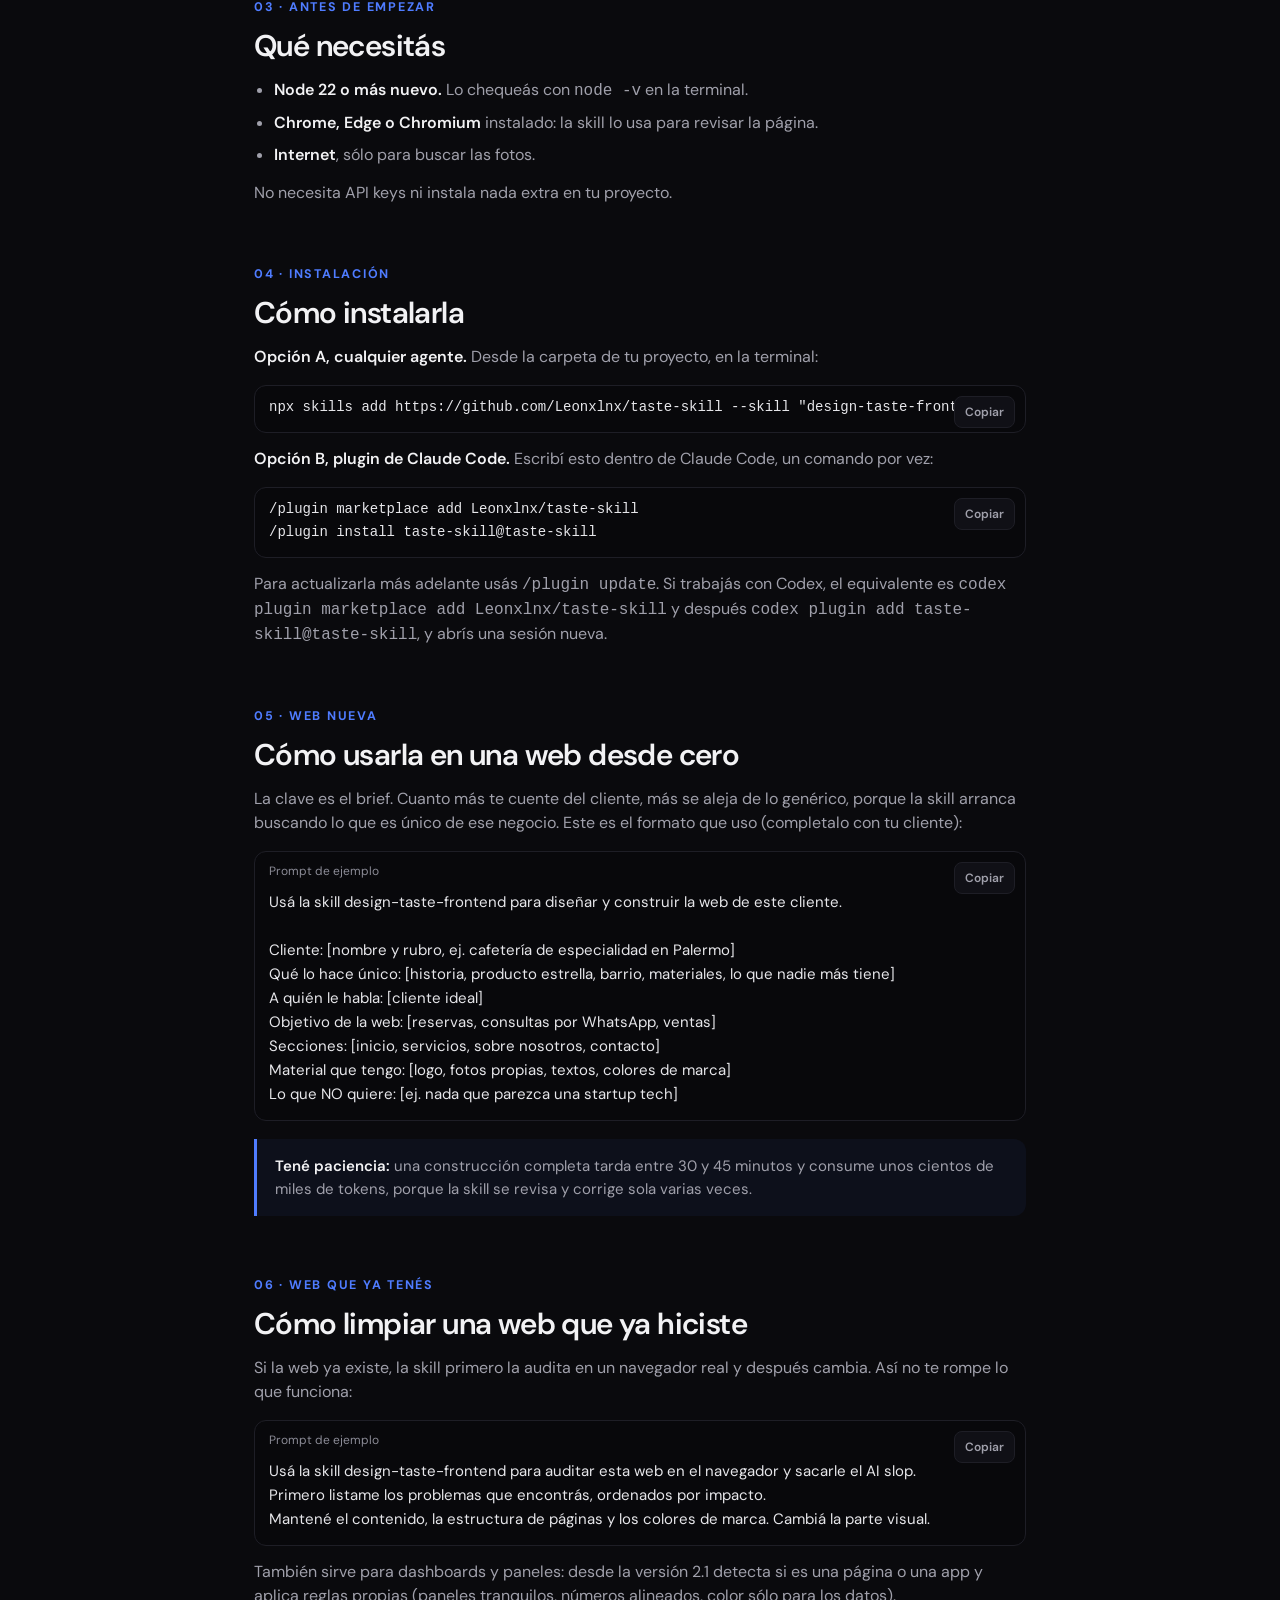
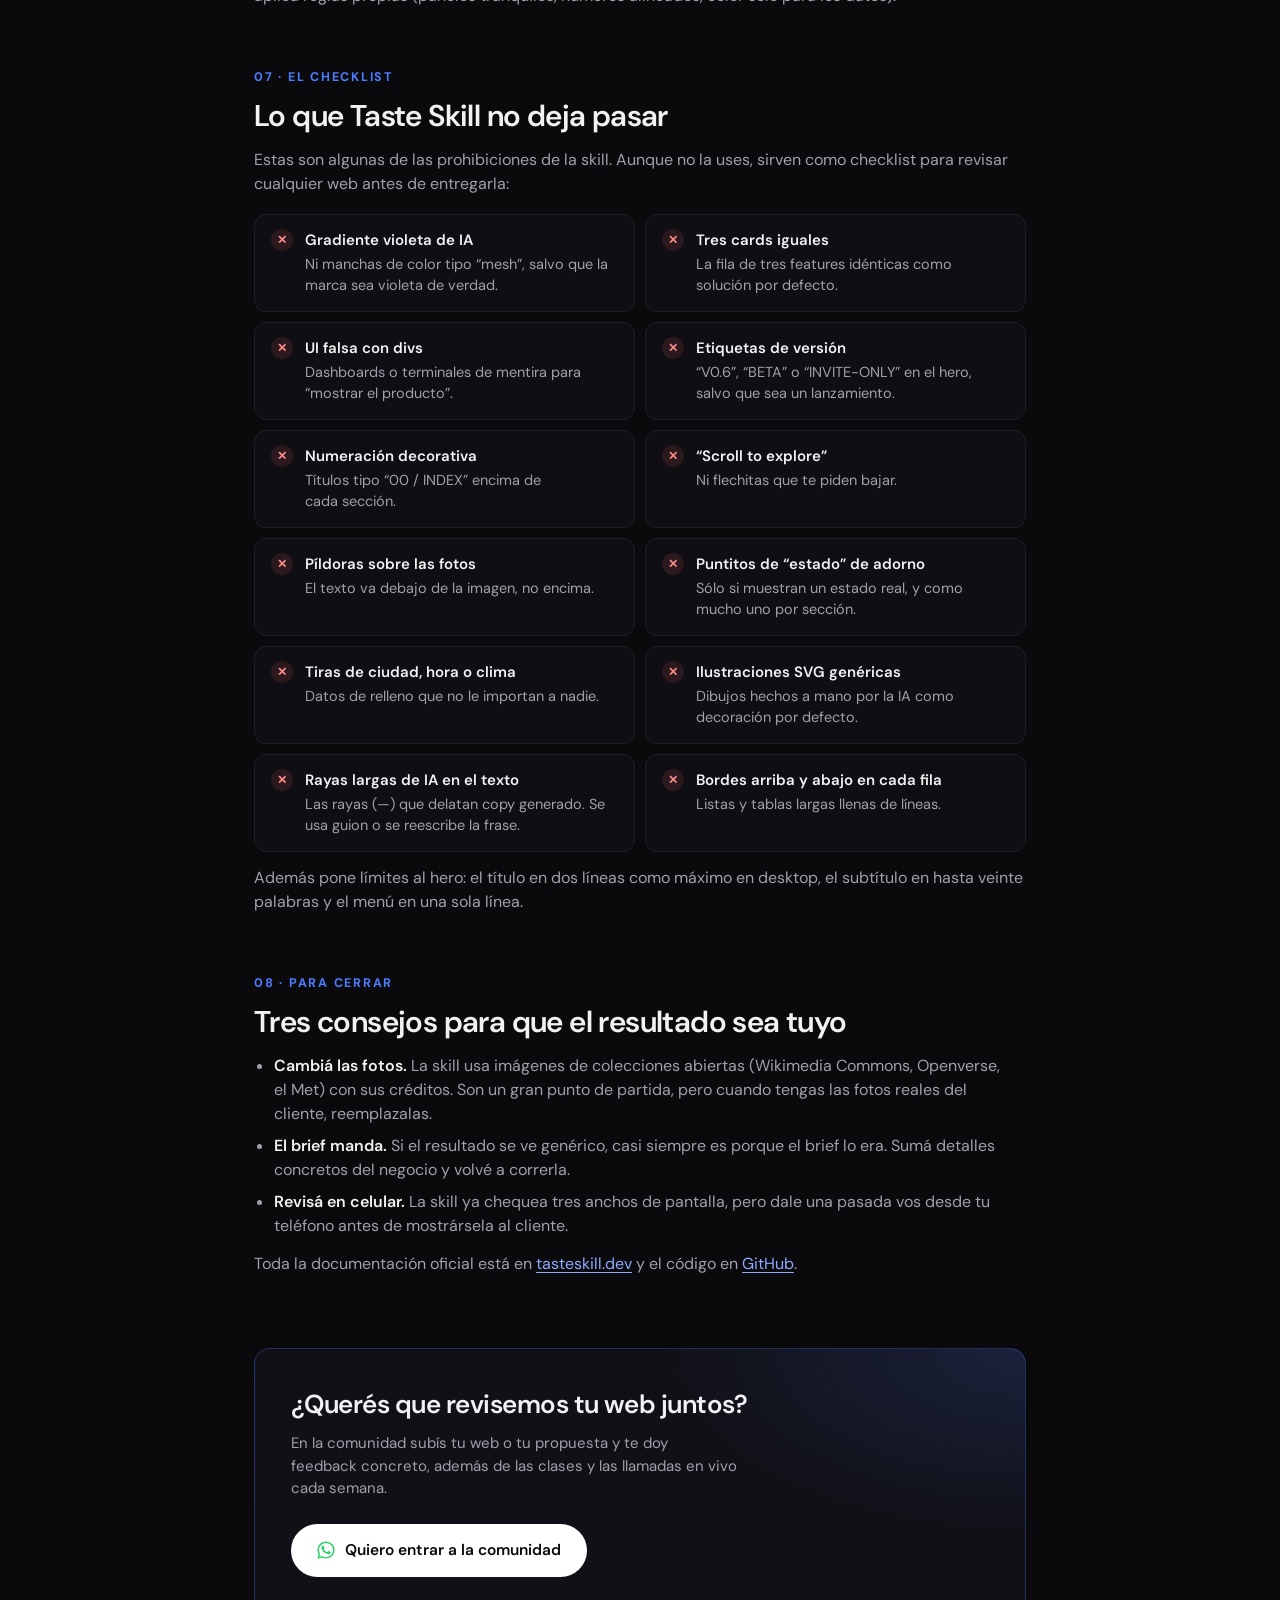
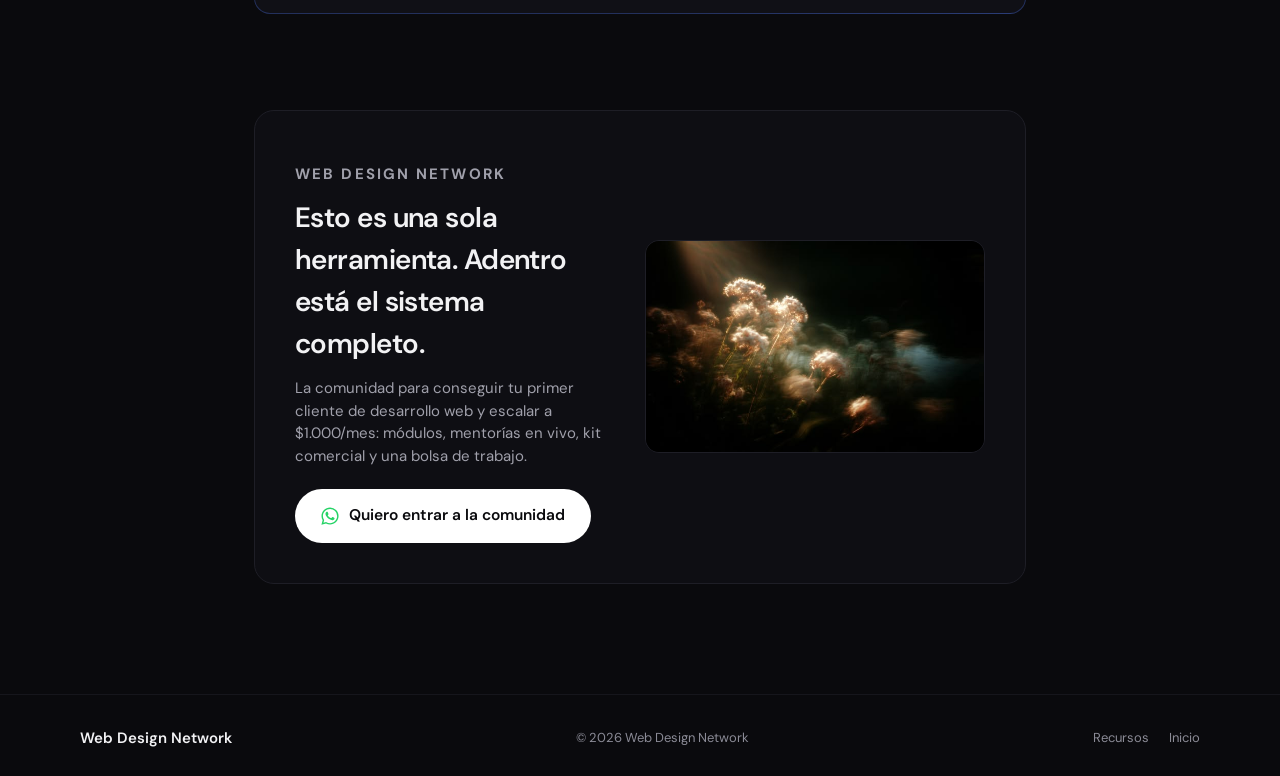
==== commit 07d006ee: "feat: open the Taste Skill guide and add a community pop-up Drop the WhatsApp phone gate: nothing wa" ====
--- a/recursos/ai-slop-taste-skill/index.html
+++ b/recursos/ai-slop-taste-skill/index.html
@@ -66,55 +66,7 @@
 <link href="https://fonts.googleapis.com/css2?family=DM+Sans:opsz,wght@9..40,400;9..40,500;9..40,600;9..40,700&display=swap" rel="stylesheet">
 <link rel="stylesheet" href="/recursos/styles.css">
 <style>
-  /* --- gate de WhatsApp: tarjeta en la página, no modal -------------------- */
-  .wa-gate{
-    margin-top:clamp(32px,5vw,44px);padding:clamp(22px,4vw,32px);
-    background:var(--surface);border:1px solid var(--border);border-radius:var(--radius);
-    box-shadow:0 20px 60px rgba(0,0,0,0.35);
-  }
-  .wa-gate__head{display:flex;align-items:flex-start;gap:14px;}
-  .wa-gate__icon{flex:none;width:42px;height:42px;border-radius:12px;display:flex;align-items:center;justify-content:center;background:rgba(37,211,102,0.12);}
-  .wa-gate__icon svg{width:22px;height:22px;fill:#25D366;}
-  .wa-gate h2{margin:0;font-size:clamp(19px,2.4vw,22px);font-weight:600;letter-spacing:-0.02em;}
-  .wa-gate__intro{margin:6px 0 0;font-size:15px;color:var(--muted);text-wrap:pretty;}
-  .wa-gate form{margin-top:22px;display:grid;grid-template-columns:1fr 1.3fr;gap:12px;}
-  .wa-gate label{display:flex;flex-direction:column;gap:7px;font-size:13px;color:var(--muted-2);}
-  .wa-gate input{
-    width:100%;padding:13px 14px;border-radius:10px;border:1px solid var(--border);
-    background:var(--bg);color:var(--text);font:inherit;font-size:15.5px;
-  }
-  .wa-gate input:focus{outline:none;border-color:var(--accent);}
-  .wa-gate input::placeholder{color:#5A5A66;}
-  .wa-gate__hint{font-size:12px;color:var(--muted-2);}
-  .wa-gate .btn-primary{grid-column:1 / -1;margin-top:4px;padding:15px;width:100%;}
-  .wa-gate .btn-primary[disabled]{opacity:.6;cursor:wait;}
-  .wa-gate__error{grid-column:1 / -1;margin:0;font-size:13.5px;color:#FF6B6B;display:none;}
-  .wa-gate__error[data-show="true"]{display:block;}
-  .wa-gate__fine{margin:14px 0 0;font-size:12.5px;color:var(--muted-2);text-align:center;text-wrap:pretty;}
-  .wa-gate__done{display:none;}
-  @media(max-width:600px){.wa-gate form{grid-template-columns:1fr;}}
-
-  body.is-unlocked .wa-gate form,
-  body.is-unlocked .wa-gate__fine,
-  body.is-unlocked .wa-gate__intro{display:none;}
-  body.is-unlocked .wa-gate__done{display:block;margin:6px 0 0;font-size:15px;color:var(--muted);text-wrap:pretty;}
-
-  /* --- contenido bloqueado: se ve el arranque, el resto queda tapado -------- */
-  .guide{position:relative;margin-top:clamp(48px,7vw,72px);}
-  body:not(.is-unlocked) .guide{max-height:520px;overflow:hidden;user-select:none;}
-  body:not(.is-unlocked) .guide::after{
-    content:"";position:absolute;inset:0;pointer-events:none;
-    background:linear-gradient(rgba(10,10,13,0) 0%, rgba(10,10,13,0.85) 45%, var(--bg) 80%);
-  }
-  .guide__locked{display:none;margin-top:-80px;position:relative;z-index:1;text-align:center;}
-  body:not(.is-unlocked) .guide__locked{display:flex;flex-direction:column;align-items:center;gap:12px;}
-  .guide__locked p{margin:0;font-size:14.5px;color:var(--muted);}
-  .btn-ghost{
-    display:inline-flex;align-items:center;gap:8px;padding:12px 22px;border-radius:999px;
-    border:1px solid var(--border);background:var(--surface-2);color:var(--text);font-size:14.5px;font-weight:600;cursor:pointer;
-    transition:border-color .2s ease,transform .2s ease;
-  }
-  .btn-ghost:hover{border-color:rgba(79,124,255,0.45);transform:translateY(-2px);}
+  .guide{margin-top:clamp(48px,7vw,72px);}
 
   /* --- cuerpo de la guía ---------------------------------------------------- */
   .step{padding-top:clamp(40px,6vw,56px);}
@@ -176,11 +128,33 @@
   .btn-wa:hover{transform:translateY(-2px);box-shadow:0 12px 34px rgba(255,255,255,.14);color:#0A0A0D;}
   .btn-wa svg{width:18px;height:18px;fill:#25D366;}
   @media(max-width:600px){.community .btn-wa{width:100%;justify-content:center;}}
+
+  /* --- pop-up de la comunidad: aparece una sola vez, a mitad de la guía ---- */
+  .cpop{position:fixed;inset:0;z-index:100;display:none;align-items:center;justify-content:center;padding:20px;background:rgba(5,5,8,0.72);backdrop-filter:blur(4px);-webkit-backdrop-filter:blur(4px);}
+  .cpop[data-open="true"]{display:flex;}
+  .cpop__panel{
+    position:relative;width:100%;max-width:440px;padding:32px 28px 28px;border-radius:20px;text-align:center;
+    border:1px solid rgba(79,124,255,0.3);
+    background:radial-gradient(ellipse 90% 70% at 50% 0%, rgba(79,124,255,0.18), rgba(79,124,255,0) 65%), var(--surface);
+    box-shadow:0 30px 80px rgba(0,0,0,0.55);animation:cpop-in .35s cubic-bezier(.2,.8,.2,1);
+  }
+  @keyframes cpop-in{from{opacity:0;transform:translateY(14px) scale(.97);}to{opacity:1;transform:none;}}
+  .cpop__close{
+    position:absolute;top:12px;right:12px;width:34px;height:34px;border-radius:50%;cursor:pointer;
+    border:1px solid var(--border);background:transparent;color:var(--muted);font-size:18px;line-height:1;
+  }
+  .cpop__close:hover{color:var(--text);border-color:var(--muted-2);}
+  .cpop .cpop__eyebrow{margin:0;font-size:12px;font-weight:700;letter-spacing:0.14em;text-transform:uppercase;color:var(--accent);}
+  .cpop h2{margin:12px 0 0;font-size:24px;font-weight:600;letter-spacing:-0.02em;line-height:1.2;text-wrap:balance;}
+  .cpop p{margin:12px 0 0;font-size:15px;color:var(--muted);text-wrap:pretty;}
+  .cpop .btn-wa{margin-top:24px;width:100%;justify-content:center;}
+  .cpop__later{margin-top:12px;background:none;border:0;cursor:pointer;font:inherit;font-size:13.5px;color:var(--muted-2);}
+  .cpop__later:hover{color:var(--text);}
+  @media(prefers-reduced-motion:reduce){.cpop__panel{animation:none;}}
 </style>
 </head>
 
-<!-- data-recurso viaja con el lead para saber de qué página vino -->
-<body data-recurso="ai-slop-taste-skill">
+<body>
 <noscript><img height="1" width="1" style="display:none"
 src="https://www.facebook.com/tr?id=2324488668354184&ev=PageView&noscript=1"
 /></noscript>
@@ -205,30 +179,6 @@
     <h1 class="title">Cómo quitar el AI slop de tus webs con Taste Skill</h1>
     <p class="lead">Si le pedís una web a Claude Code, Cursor o Codex, casi siempre te devuelve la misma landing: gradiente violeta, tres cards iguales y un “Scroll to explore”. Esta guía te muestra cómo cambiar eso con una skill gratuita.</p>
     <p class="sub">Instalación, los prompts que uso y el checklist completo de lo que Taste Skill no deja pasar. Sirve para webs nuevas y para limpiar las que ya hiciste.</p>
-
-    <!-- Gate: pide nombre + WhatsApp antes de mostrar la guía completa -->
-    <section class="wa-gate" id="acceso" aria-labelledby="gate-title">
-      <div class="wa-gate__head">
-        <span class="wa-gate__icon" aria-hidden="true"><svg viewBox="0 0 24 24" aria-hidden="true"><path d="M17.47 14.38c-.3-.15-1.76-.87-2.03-.97-.27-.1-.47-.15-.67.15-.2.3-.77.97-.94 1.17-.17.2-.35.22-.64.07-.3-.15-1.26-.46-2.4-1.48-.89-.79-1.49-1.77-1.66-2.07-.17-.3-.02-.46.13-.6.13-.13.3-.35.45-.52.15-.17.2-.3.3-.5.1-.2.05-.37-.02-.52-.08-.15-.67-1.61-.92-2.2-.24-.58-.49-.5-.67-.51h-.57c-.2 0-.52.07-.79.37-.27.3-1.04 1.02-1.04 2.48 0 1.46 1.07 2.88 1.21 3.08.15.2 2.1 3.2 5.08 4.49.71.31 1.26.49 1.69.63.71.23 1.36.2 1.87.12.57-.09 1.76-.72 2.01-1.41.25-.69.25-1.29.17-1.41-.07-.12-.27-.2-.57-.35zM12.04 21.5h-.01a9.45 9.45 0 0 1-4.82-1.32l-.35-.21-3.58.94.96-3.49-.23-.36a9.43 9.43 0 0 1-1.45-5.03c0-5.22 4.25-9.47 9.48-9.47 2.53 0 4.91.99 6.7 2.78a9.4 9.4 0 0 1 2.77 6.7c0 5.22-4.25 9.46-9.47 9.46zm8.06-17.53A11.33 11.33 0 0 0 12.04.63C5.76.63.65 5.74.65 12.02c0 2 .52 3.96 1.52 5.69L.55 23.6l6.04-1.58a11.37 11.37 0 0 0 5.44 1.39h.01c6.28 0 11.39-5.11 11.39-11.39 0-3.04-1.18-5.9-3.33-8.05z"/></svg></span>
-        <div>
-          <h2 id="gate-title">Te mando la guía por WhatsApp</h2>
-          <p class="wa-gate__intro">Dejame tu nombre y tu número: te envío el recurso por WhatsApp para que lo tengas a mano, y además se desbloquea la guía completa acá abajo.</p>
-          <p class="wa-gate__done">Listo. Te llega por WhatsApp en breve y ya podés leer la guía completa acá abajo.</p>
-        </div>
-      </div>
-      <form novalidate>
-        <label>Nombre
-          <input type="text" name="nombre" autocomplete="given-name" placeholder="Tu nombre" required>
-        </label>
-        <label>WhatsApp
-          <input type="tel" name="telefono" autocomplete="tel" inputmode="tel" placeholder="+54 9 11 1234 5678" required>
-          <span class="wa-gate__hint">Con código de país, así te llega el mensaje.</span>
-        </label>
-        <p class="wa-gate__error" data-show="false" role="alert"></p>
-        <button class="btn-primary" type="submit">Quiero la guía</button>
-      </form>
-      <p class="wa-gate__fine">Usamos tu número sólo para mandarte este recurso y otros de desarrollo web por WhatsApp. Si no querés recibir más, respondé “baja”.</p>
-    </section>
 
     <div class="guide" id="guia">
 
@@ -340,7 +290,7 @@
         <p>También sirve para dashboards y paneles: desde la versión 2.1 detecta si es una página o una app y aplica reglas propias (paneles tranquilos, números alineados, color sólo para los datos).</p>
       </section>
 
-      <section class="step">
+      <section class="step" id="checklist">
         <span class="step__num">07 · El checklist</span>
         <h2>Lo que Taste Skill no deja pasar</h2>
         <p>Estas son algunas de las prohibiciones de la skill. Aunque no la uses, sirven como checklist para revisar cualquier web antes de entregarla:</p>
@@ -374,11 +324,6 @@
 
     </div>
 
-    <div class="guide__locked">
-      <p>La guía sigue con la instalación, los prompts y el checklist completo.</p>
-      <a class="btn-ghost" href="#acceso">Desbloquear la guía gratis</a>
-    </div>
-
     <section class="community" aria-labelledby="cta-1">
       <div>
         <h2 id="cta-1">¿Querés que revisemos tu web juntos?</h2>
@@ -413,83 +358,69 @@
   </div>
 </footer>
 
+<!-- Pop-up de la comunidad. Se abre una sola vez: al llegar al checklist o a los 45 s. -->
+<div class="cpop" data-open="false" role="dialog" aria-modal="true" aria-labelledby="cpop-title">
+  <div class="cpop__panel">
+    <button class="cpop__close" type="button" data-cpop-close aria-label="Cerrar">×</button>
+    <p class="cpop__eyebrow">Web Design Network</p>
+    <h2 id="cpop-title">¿Querés aplicar esto con clientes reales?</h2>
+    <p>En la comunidad te ayudo a conseguir tu primer cliente de desarrollo web: clases, mentorías en vivo cada semana y feedback sobre tus webs.</p>
+    <a class="btn-wa" href="https://wa.me/5492922453154?text=Hola%20Gino%2C%20quiero%20entrar%20a%20la%20comunidad" target="_blank" rel="noopener" data-cpop-cta><svg viewBox="0 0 24 24" aria-hidden="true"><path d="M17.47 14.38c-.3-.15-1.76-.87-2.03-.97-.27-.1-.47-.15-.67.15-.2.3-.77.97-.94 1.17-.17.2-.35.22-.64.07-.3-.15-1.26-.46-2.4-1.48-.89-.79-1.49-1.77-1.66-2.07-.17-.3-.02-.46.13-.6.13-.13.3-.35.45-.52.15-.17.2-.3.3-.5.1-.2.05-.37-.02-.52-.08-.15-.67-1.61-.92-2.2-.24-.58-.49-.5-.67-.51h-.57c-.2 0-.52.07-.79.37-.27.3-1.04 1.02-1.04 2.48 0 1.46 1.07 2.88 1.21 3.08.15.2 2.1 3.2 5.08 4.49.71.31 1.26.49 1.69.63.71.23 1.36.2 1.87.12.57-.09 1.76-.72 2.01-1.41.25-.69.25-1.29.17-1.41-.07-.12-.27-.2-.57-.35zM12.04 21.5h-.01a9.45 9.45 0 0 1-4.82-1.32l-.35-.21-3.58.94.96-3.49-.23-.36a9.43 9.43 0 0 1-1.45-5.03c0-5.22 4.25-9.47 9.48-9.47 2.53 0 4.91.99 6.7 2.78a9.4 9.4 0 0 1 2.77 6.7c0 5.22-4.25 9.46-9.47 9.46zm8.06-17.53A11.33 11.33 0 0 0 12.04.63C5.76.63.65 5.74.65 12.02c0 2 .52 3.96 1.52 5.69L.55 23.6l6.04-1.58a11.37 11.37 0 0 0 5.44 1.39h.01c6.28 0 11.39-5.11 11.39-11.39 0-3.04-1.18-5.9-3.33-8.05z"/></svg>Quiero entrar a la comunidad</a>
+    <button class="cpop__later" type="button" data-cpop-close>Ahora no, sigo leyendo</button>
+  </div>
+</div>
+
 <script>
 (function () {
-  /* --- CONFIG -------------------------------------------------------------
-     SHEET_ENDPOINT: URL "/exec" del Apps Script que guarda los leads
-     (el código está al final de este archivo). Sin URL, la guía se
-     desbloquea igual pero el número no queda guardado en ningún lado. */
-  var SHEET_ENDPOINT = "";
-  var STORAGE_KEY = "wdn_taste_skill_lead";
-
-  function getLead() {
-    try { return JSON.parse(localStorage.getItem(STORAGE_KEY) || "null"); } catch (e) { return null; }
-  }
-  function saveLead(lead) {
-    try { localStorage.setItem(STORAGE_KEY, JSON.stringify(lead)); } catch (e) {}
-  }
-  function unlock() { document.body.classList.add("is-unlocked"); }
-
-  function sendLead(lead) {
-    if (!SHEET_ENDPOINT) {
-      console.warn("[WDN] Falta SHEET_ENDPOINT: el lead no se guardó.");
-      return Promise.resolve();
+  var SEEN_KEY = "wdn_taste_cpop_visto";
+  var pop = document.querySelector(".cpop");
+  var lastFocus = null;
+
+  function yaVisto() {
+    try { return localStorage.getItem(SEEN_KEY) === "1"; } catch (e) { return false; }
+  }
+  function marcarVisto() {
+    try { localStorage.setItem(SEEN_KEY, "1"); } catch (e) {}
+  }
+
+  function open() {
+    if (yaVisto() || pop.getAttribute("data-open") === "true") return;
+    marcarVisto();
+    lastFocus = document.activeElement;
+    pop.setAttribute("data-open", "true");
+    document.documentElement.style.overflow = "hidden";
+    pop.querySelector("[data-cpop-cta]").focus();
+  }
+  function close() {
+    pop.setAttribute("data-open", "false");
+    document.documentElement.style.overflow = "";
+    if (lastFocus && lastFocus.focus) lastFocus.focus();
+  }
+
+  if (!yaVisto()) {
+    var timer = setTimeout(open, 45000);
+    var target = document.getElementById("checklist");
+    if (target && "IntersectionObserver" in window) {
+      var io = new IntersectionObserver(function (entries) {
+        if (entries.some(function (e) { return e.isIntersecting; })) {
+          io.disconnect();
+          clearTimeout(timer);
+          open();
+        }
+      }, { threshold: 0.25 });
+      io.observe(target);
     }
-    // text/plain + no-cors: Apps Script no acepta el preflight de CORS
-    return fetch(SHEET_ENDPOINT, {
-      method: "POST",
-      mode: "no-cors",
-      headers: { "Content-Type": "text/plain;charset=utf-8" },
-      body: JSON.stringify(lead)
-    });
-  }
-
-  var form = document.querySelector(".wa-gate form");
-  var error = document.querySelector(".wa-gate__error");
-  var submit = form.querySelector('button[type="submit"]');
-
-  function showError(msg) {
-    error.textContent = msg;
-    error.setAttribute("data-show", "true");
-  }
-
-  form.addEventListener("submit", function (ev) {
-    ev.preventDefault();
-    error.setAttribute("data-show", "false");
-    var data = new FormData(form);
-    var nombre = (data.get("nombre") || "").toString().trim();
-    var telefono = (data.get("telefono") || "").toString().trim();
-    var digitos = telefono.replace(/\D/g, "");
-
-    if (!nombre) return showError("Decime tu nombre.");
-    if (digitos.length < 10 || digitos.length > 15) {
-      return showError("Revisá el número: tiene que llevar el código de país, por ejemplo +54 9 11 1234 5678.");
-    }
-
-    var lead = {
-      fecha: new Date().toISOString(),
-      nombre: nombre,
-      telefono: "+" + digitos,
-      recurso: document.body.getAttribute("data-recurso") || "",
-      origen: location.pathname
-    };
-
-    submit.disabled = true;
-    submit.textContent = "Enviando…";
-    sendLead(lead)
-      .catch(function () { /* no-cors: si falla la red, igual desbloqueamos */ })
-      .then(function () {
-        saveLead(lead);
-        unlock();
-        try { if (window.fbq) fbq("track", "Lead", { content_name: lead.recurso }); } catch (e) {}
-        try { if (window.gtag) gtag("event", "generate_lead", { recurso: lead.recurso }); } catch (e) {}
-        var guia = document.getElementById("guia");
-        if (guia) guia.scrollIntoView({ behavior: "smooth", block: "start" });
-      })
-      .then(function () {
-        submit.disabled = false;
-        submit.textContent = "Quiero la guía";
-      });
+  }
+
+  pop.addEventListener("click", function (ev) {
+    if (ev.target === pop || ev.target.closest("[data-cpop-close]")) close();
+  });
+  pop.querySelector("[data-cpop-cta]").addEventListener("click", function () {
+    try { if (window.fbq) fbq("track", "Contact", { content_name: "taste-skill-popup" }); } catch (e) {}
+    close();
+  });
+  document.addEventListener("keydown", function (ev) {
+    if (ev.key === "Escape" && pop.getAttribute("data-open") === "true") close();
   });
 
   // botones "Copiar" de los bloques de código
@@ -503,35 +434,8 @@
       setTimeout(function () { btn.textContent = "Copiar"; }, 1600);
     });
   });
-
-  if (getLead()) unlock();
 })();
 </script>
 
-<!--
-================================================================================
-  GOOGLE APPS SCRIPT: código para recibir los leads de esta página
-================================================================================
-  1. Creá una hoja de cálculo nueva en Google Sheets.
-  2. Extensiones → Apps Script.
-  3. Borrá lo que haya y pegá el código de abajo.
-  4. Implementar → Nueva implementación → Aplicación web.
-     - Ejecutar como: Yo
-     - Quién tiene acceso: Cualquier persona
-  5. Copiá la URL que termina en "/exec" y pegala arriba en SHEET_ENDPOINT.
-
-function doPost(e) {
-  const hoja = SpreadsheetApp.getActiveSpreadsheet().getSheets()[0];
-  const d = JSON.parse(e.postData.contents);
-  if (hoja.getLastRow() === 0) {
-    hoja.appendRow(['fecha', 'nombre', 'telefono', 'recurso', 'origen']);
-  }
-  hoja.appendRow([new Date(), d.nombre, "'" + d.telefono, d.recurso, d.origen]);
-  return ContentService.createTextOutput(JSON.stringify({ ok: true }))
-    .setMimeType(ContentService.MimeType.JSON);
-}
-================================================================================
--->
-
 </body>
 </html>
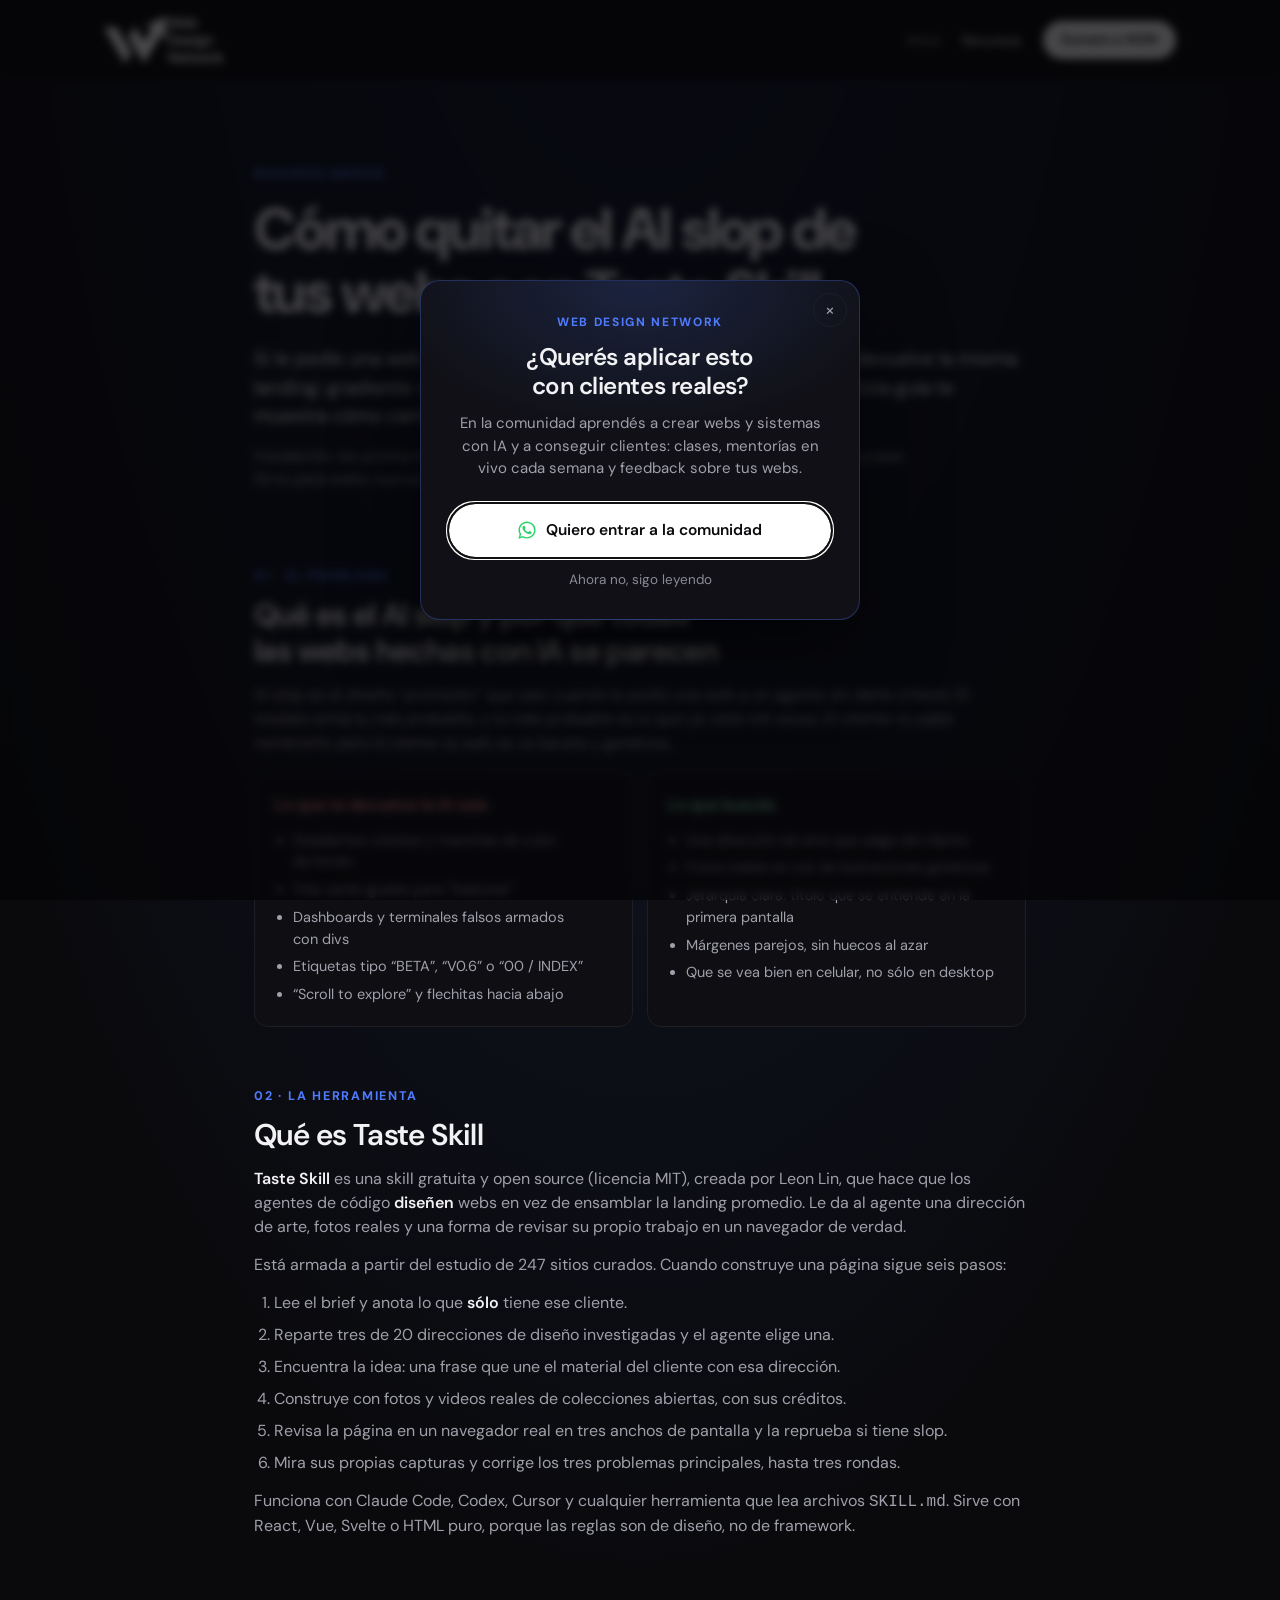
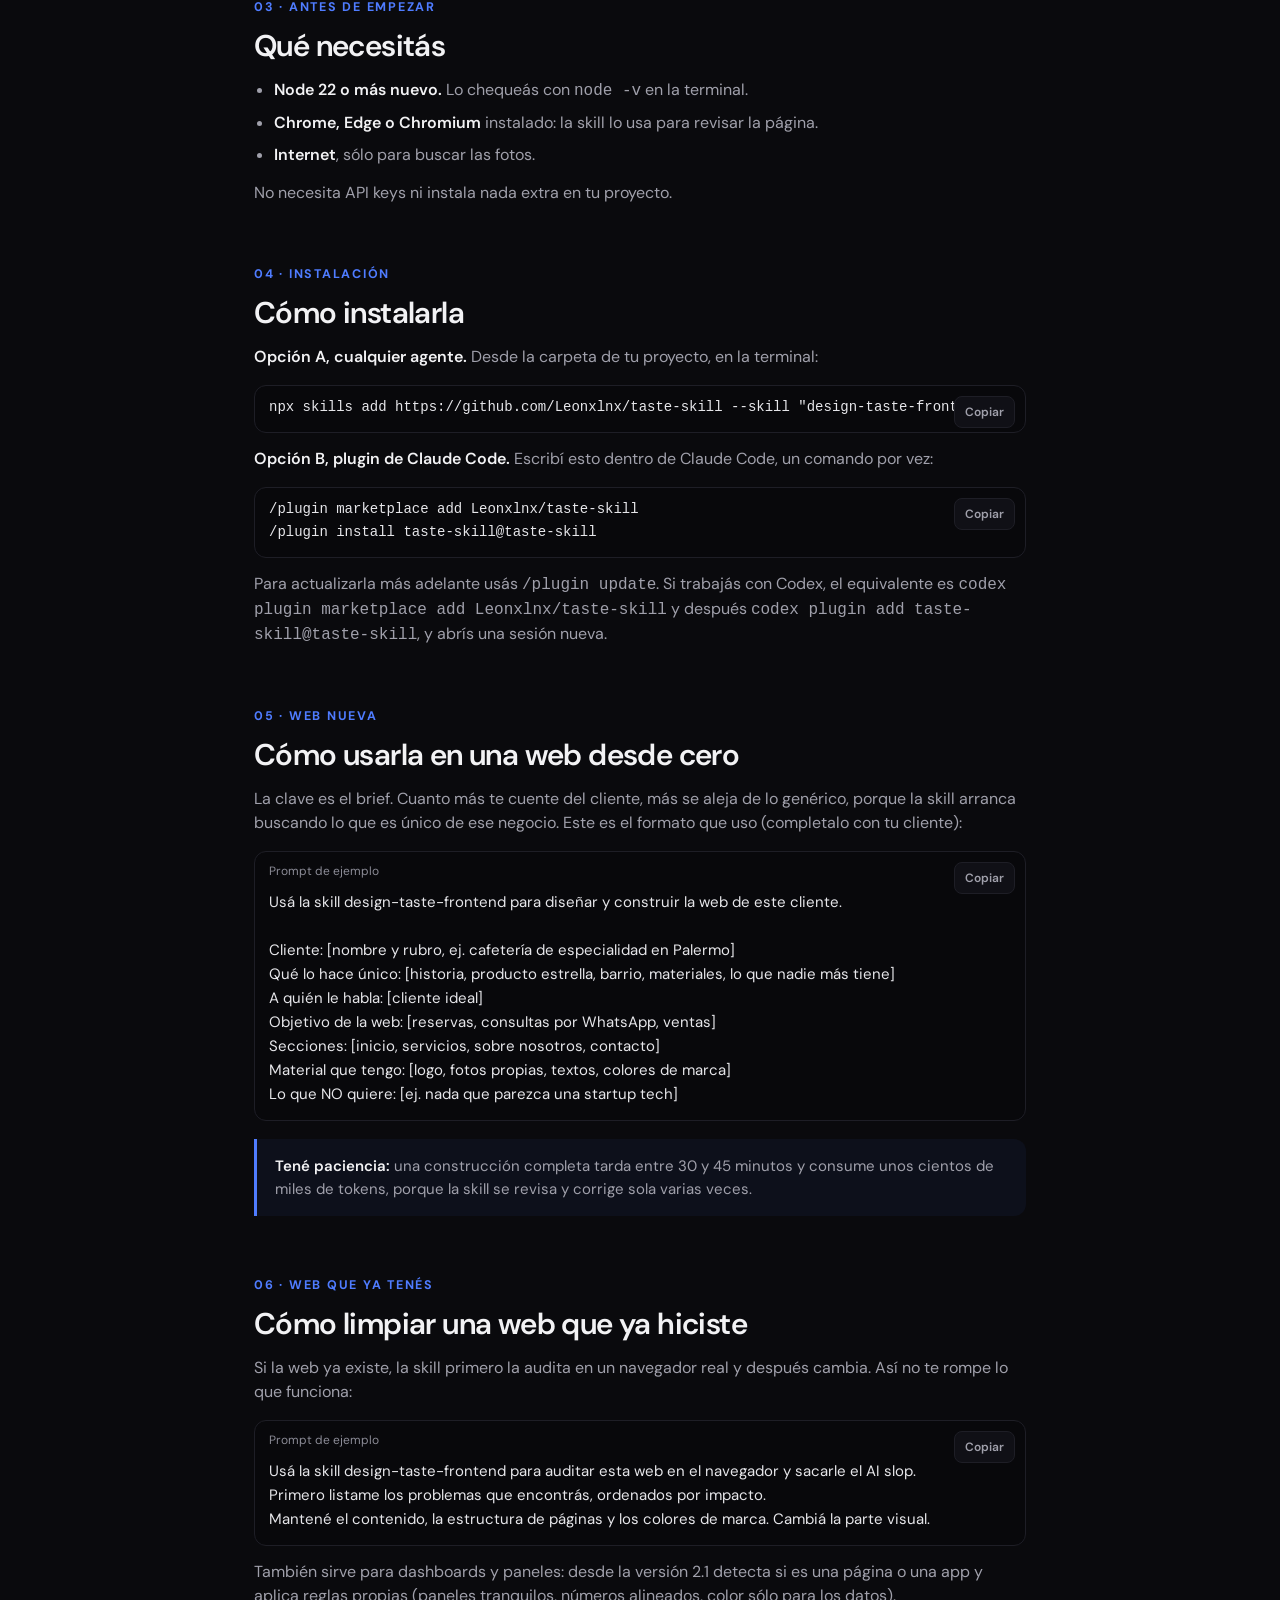
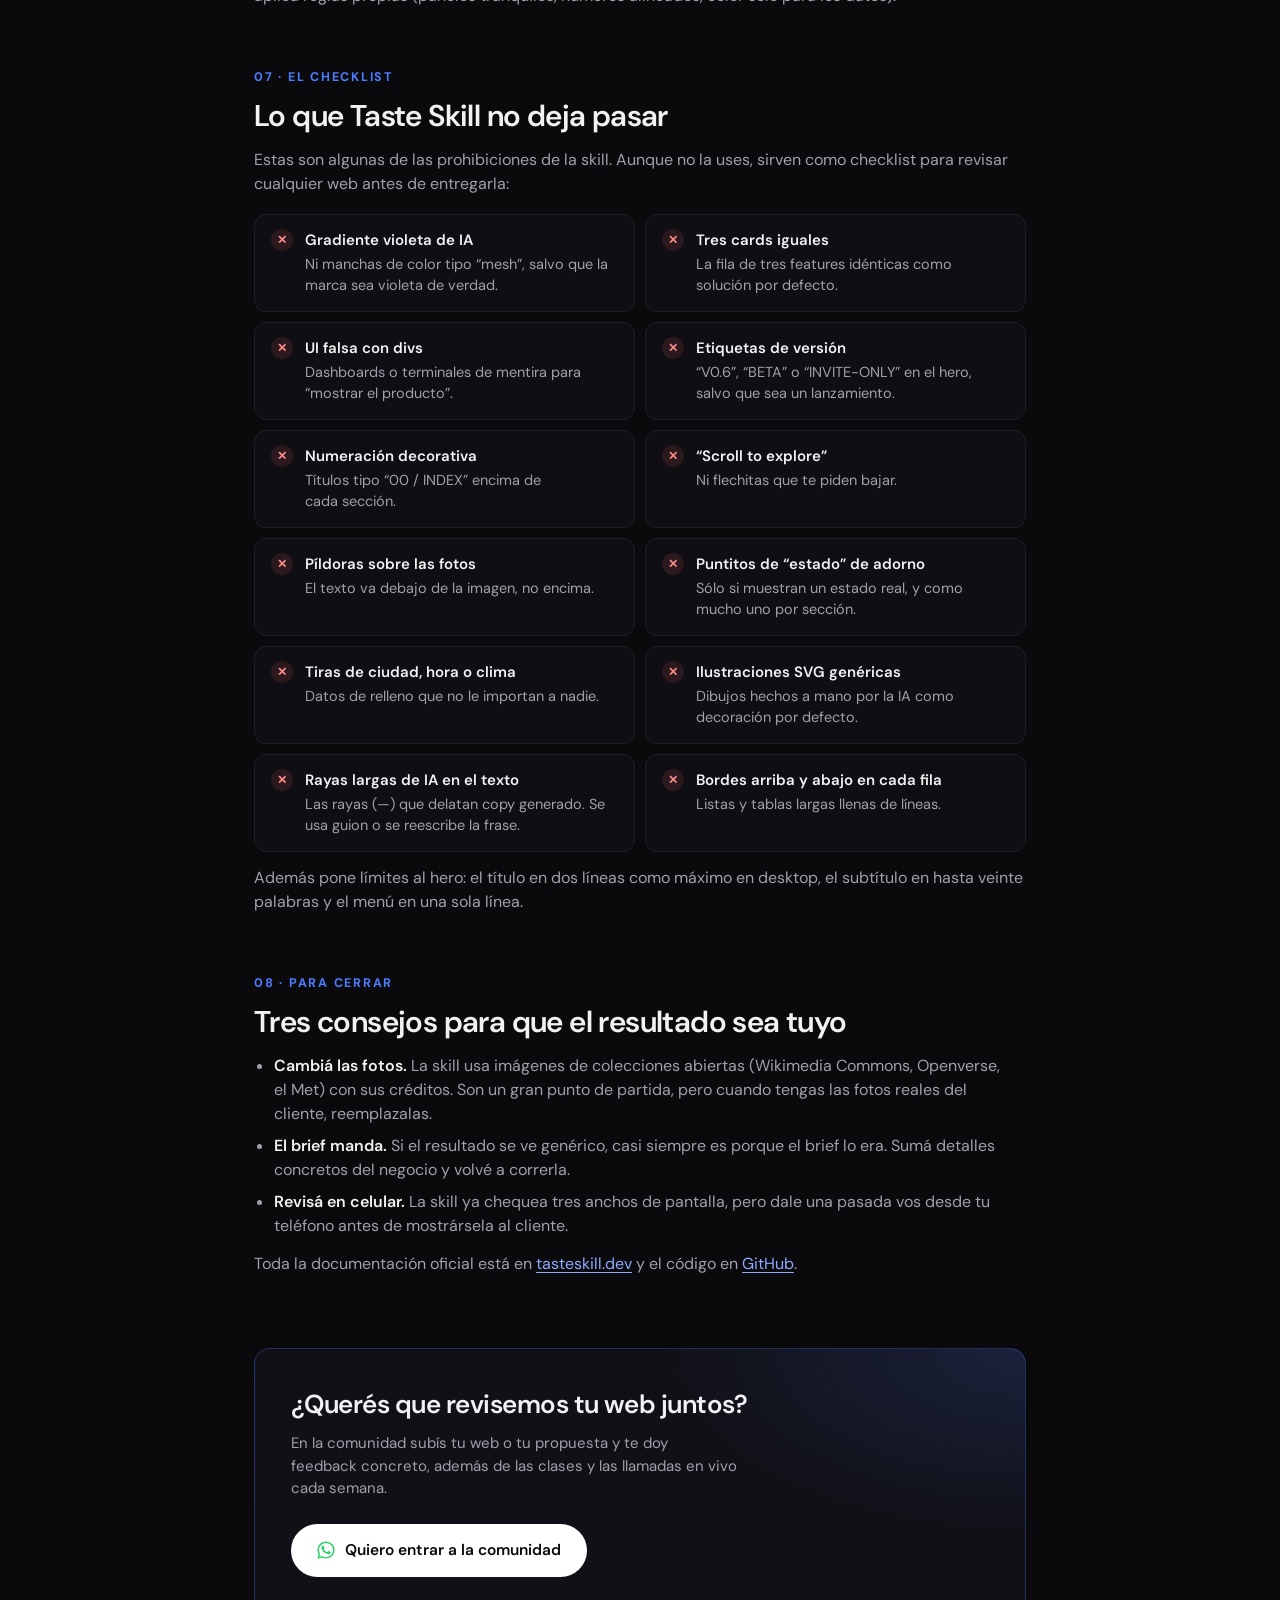
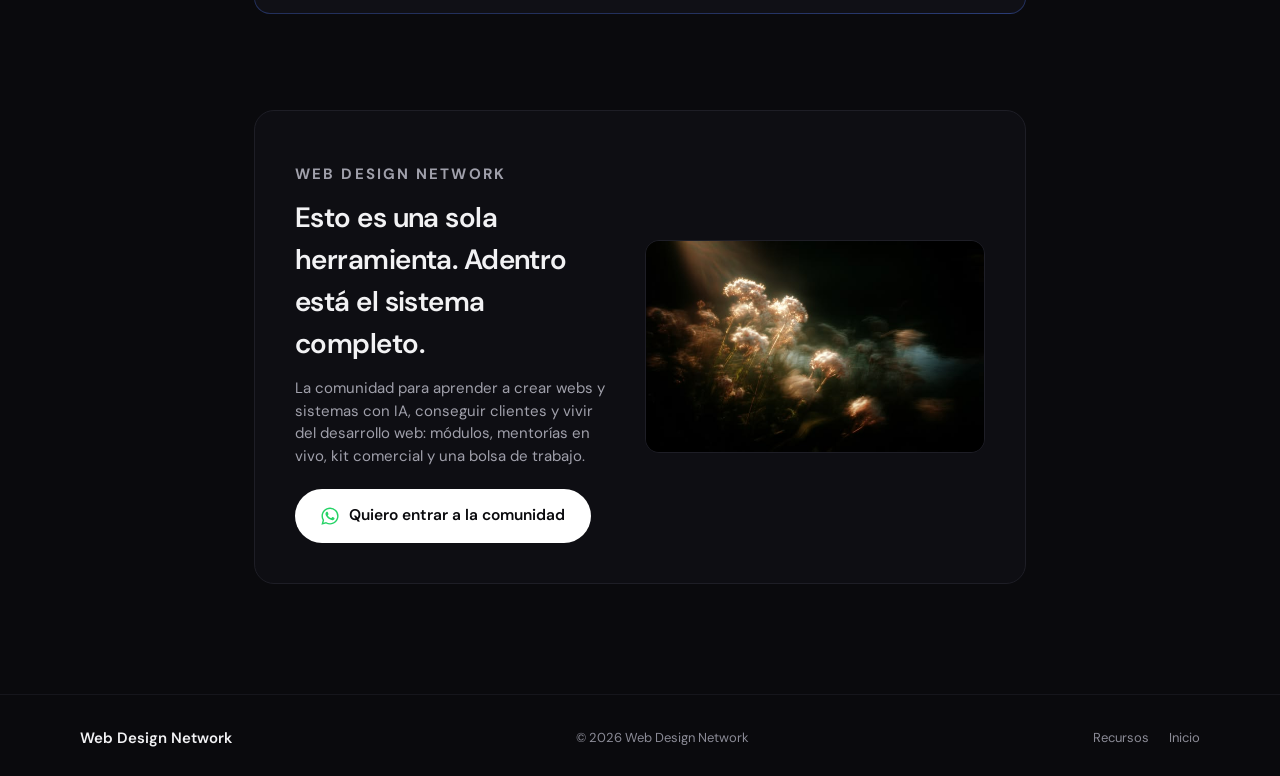
==== commit e8c97d22: "copy: reposition the landing around the community Drop the "first client in 30 days / $1.000/mes" sa" ====
--- a/recursos/ai-slop-taste-skill/index.html
+++ b/recursos/ai-slop-taste-skill/index.html
@@ -336,7 +336,7 @@
       <div>
         <p class="promo__eyebrow">Web Design Network</p>
         <h2>Esto es una sola herramienta. Adentro está el sistema completo.</h2>
-        <p>La comunidad para conseguir tu primer cliente de desarrollo web y escalar a $1.000/mes: módulos, mentorías en vivo, kit comercial y una bolsa de trabajo.</p>
+        <p>La comunidad para aprender a crear webs y sistemas con IA, conseguir clientes y vivir del desarrollo web: módulos, mentorías en vivo, kit comercial y una bolsa de trabajo.</p>
         <a class="btn-wa" style="margin-top:22px;" href="https://wa.me/5492922453154?text=Hola%20Gino%2C%20quiero%20entrar%20a%20la%20comunidad" target="_blank" rel="noopener"><svg viewBox="0 0 24 24" aria-hidden="true"><path d="M17.47 14.38c-.3-.15-1.76-.87-2.03-.97-.27-.1-.47-.15-.67.15-.2.3-.77.97-.94 1.17-.17.2-.35.22-.64.07-.3-.15-1.26-.46-2.4-1.48-.89-.79-1.49-1.77-1.66-2.07-.17-.3-.02-.46.13-.6.13-.13.3-.35.45-.52.15-.17.2-.3.3-.5.1-.2.05-.37-.02-.52-.08-.15-.67-1.61-.92-2.2-.24-.58-.49-.5-.67-.51h-.57c-.2 0-.52.07-.79.37-.27.3-1.04 1.02-1.04 2.48 0 1.46 1.07 2.88 1.21 3.08.15.2 2.1 3.2 5.08 4.49.71.31 1.26.49 1.69.63.71.23 1.36.2 1.87.12.57-.09 1.76-.72 2.01-1.41.25-.69.25-1.29.17-1.41-.07-.12-.27-.2-.57-.35zM12.04 21.5h-.01a9.45 9.45 0 0 1-4.82-1.32l-.35-.21-3.58.94.96-3.49-.23-.36a9.43 9.43 0 0 1-1.45-5.03c0-5.22 4.25-9.47 9.48-9.47 2.53 0 4.91.99 6.7 2.78a9.4 9.4 0 0 1 2.77 6.7c0 5.22-4.25 9.46-9.47 9.46zm8.06-17.53A11.33 11.33 0 0 0 12.04.63C5.76.63.65 5.74.65 12.02c0 2 .52 3.96 1.52 5.69L.55 23.6l6.04-1.58a11.37 11.37 0 0 0 5.44 1.39h.01c6.28 0 11.39-5.11 11.39-11.39 0-3.04-1.18-5.9-3.33-8.05z"/></svg>Quiero entrar a la comunidad</a>
       </div>
       <div class="promo__media">
@@ -364,7 +364,7 @@
     <button class="cpop__close" type="button" data-cpop-close aria-label="Cerrar">×</button>
     <p class="cpop__eyebrow">Web Design Network</p>
     <h2 id="cpop-title">¿Querés aplicar esto con clientes reales?</h2>
-    <p>En la comunidad te ayudo a conseguir tu primer cliente de desarrollo web: clases, mentorías en vivo cada semana y feedback sobre tus webs.</p>
+    <p>En la comunidad aprendés a crear webs y sistemas con IA y a conseguir clientes: clases, mentorías en vivo cada semana y feedback sobre tus webs.</p>
     <a class="btn-wa" href="https://wa.me/5492922453154?text=Hola%20Gino%2C%20quiero%20entrar%20a%20la%20comunidad" target="_blank" rel="noopener" data-cpop-cta><svg viewBox="0 0 24 24" aria-hidden="true"><path d="M17.47 14.38c-.3-.15-1.76-.87-2.03-.97-.27-.1-.47-.15-.67.15-.2.3-.77.97-.94 1.17-.17.2-.35.22-.64.07-.3-.15-1.26-.46-2.4-1.48-.89-.79-1.49-1.77-1.66-2.07-.17-.3-.02-.46.13-.6.13-.13.3-.35.45-.52.15-.17.2-.3.3-.5.1-.2.05-.37-.02-.52-.08-.15-.67-1.61-.92-2.2-.24-.58-.49-.5-.67-.51h-.57c-.2 0-.52.07-.79.37-.27.3-1.04 1.02-1.04 2.48 0 1.46 1.07 2.88 1.21 3.08.15.2 2.1 3.2 5.08 4.49.71.31 1.26.49 1.69.63.71.23 1.36.2 1.87.12.57-.09 1.76-.72 2.01-1.41.25-.69.25-1.29.17-1.41-.07-.12-.27-.2-.57-.35zM12.04 21.5h-.01a9.45 9.45 0 0 1-4.82-1.32l-.35-.21-3.58.94.96-3.49-.23-.36a9.43 9.43 0 0 1-1.45-5.03c0-5.22 4.25-9.47 9.48-9.47 2.53 0 4.91.99 6.7 2.78a9.4 9.4 0 0 1 2.77 6.7c0 5.22-4.25 9.46-9.47 9.46zm8.06-17.53A11.33 11.33 0 0 0 12.04.63C5.76.63.65 5.74.65 12.02c0 2 .52 3.96 1.52 5.69L.55 23.6l6.04-1.58a11.37 11.37 0 0 0 5.44 1.39h.01c6.28 0 11.39-5.11 11.39-11.39 0-3.04-1.18-5.9-3.33-8.05z"/></svg>Quiero entrar a la comunidad</a>
     <button class="cpop__later" type="button" data-cpop-close>Ahora no, sigo leyendo</button>
   </div>
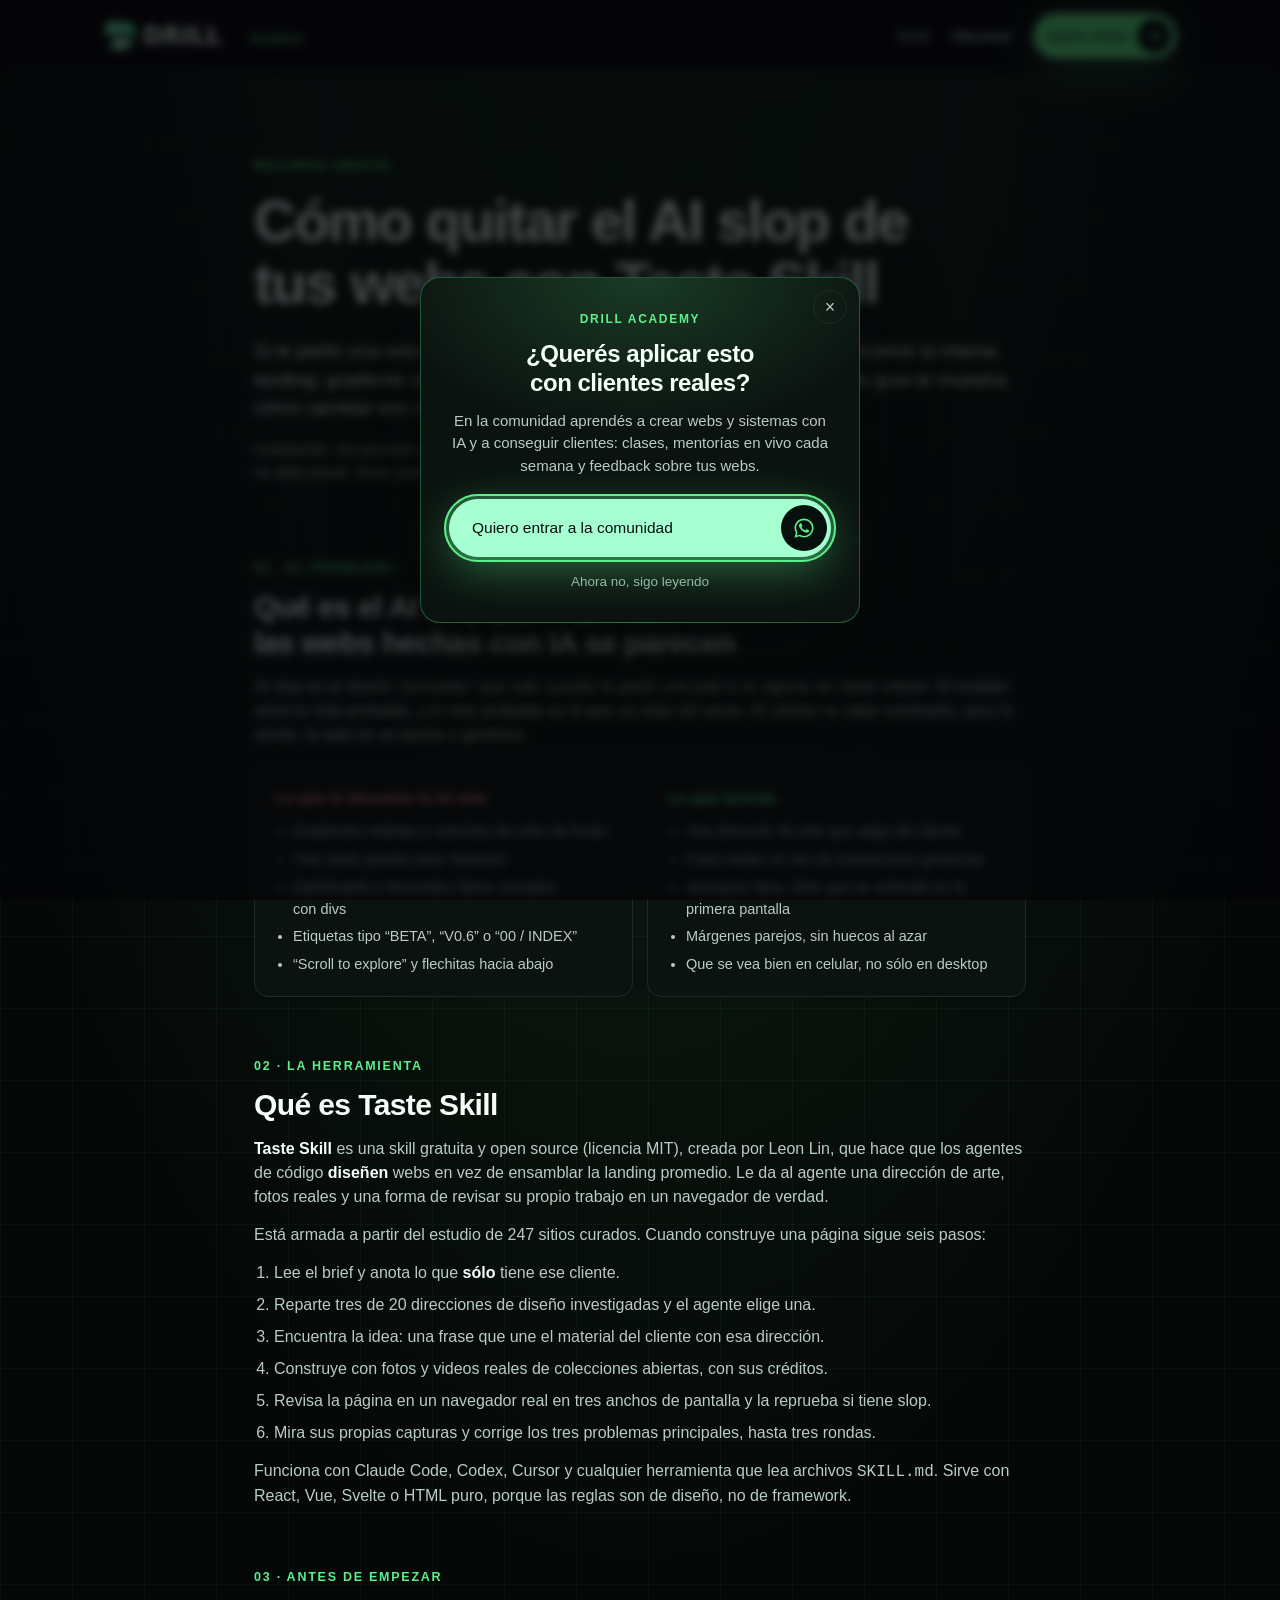
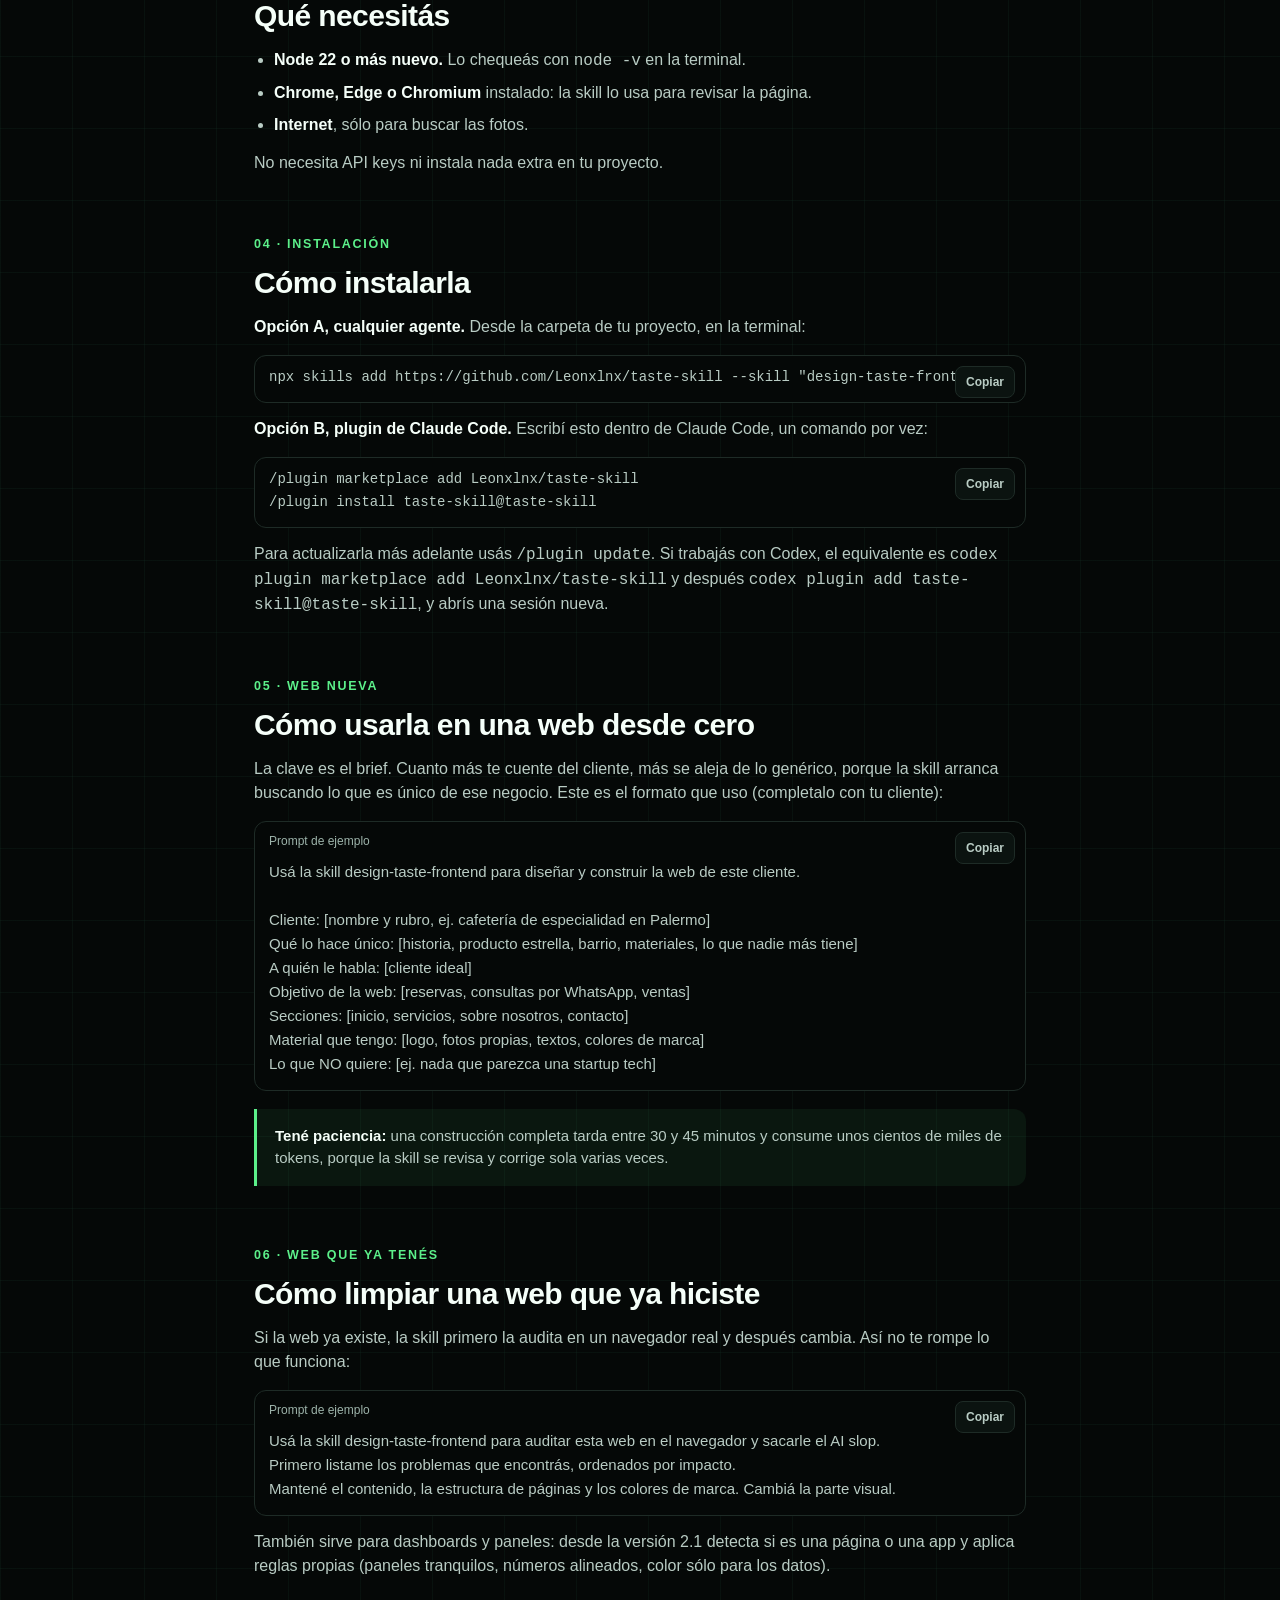
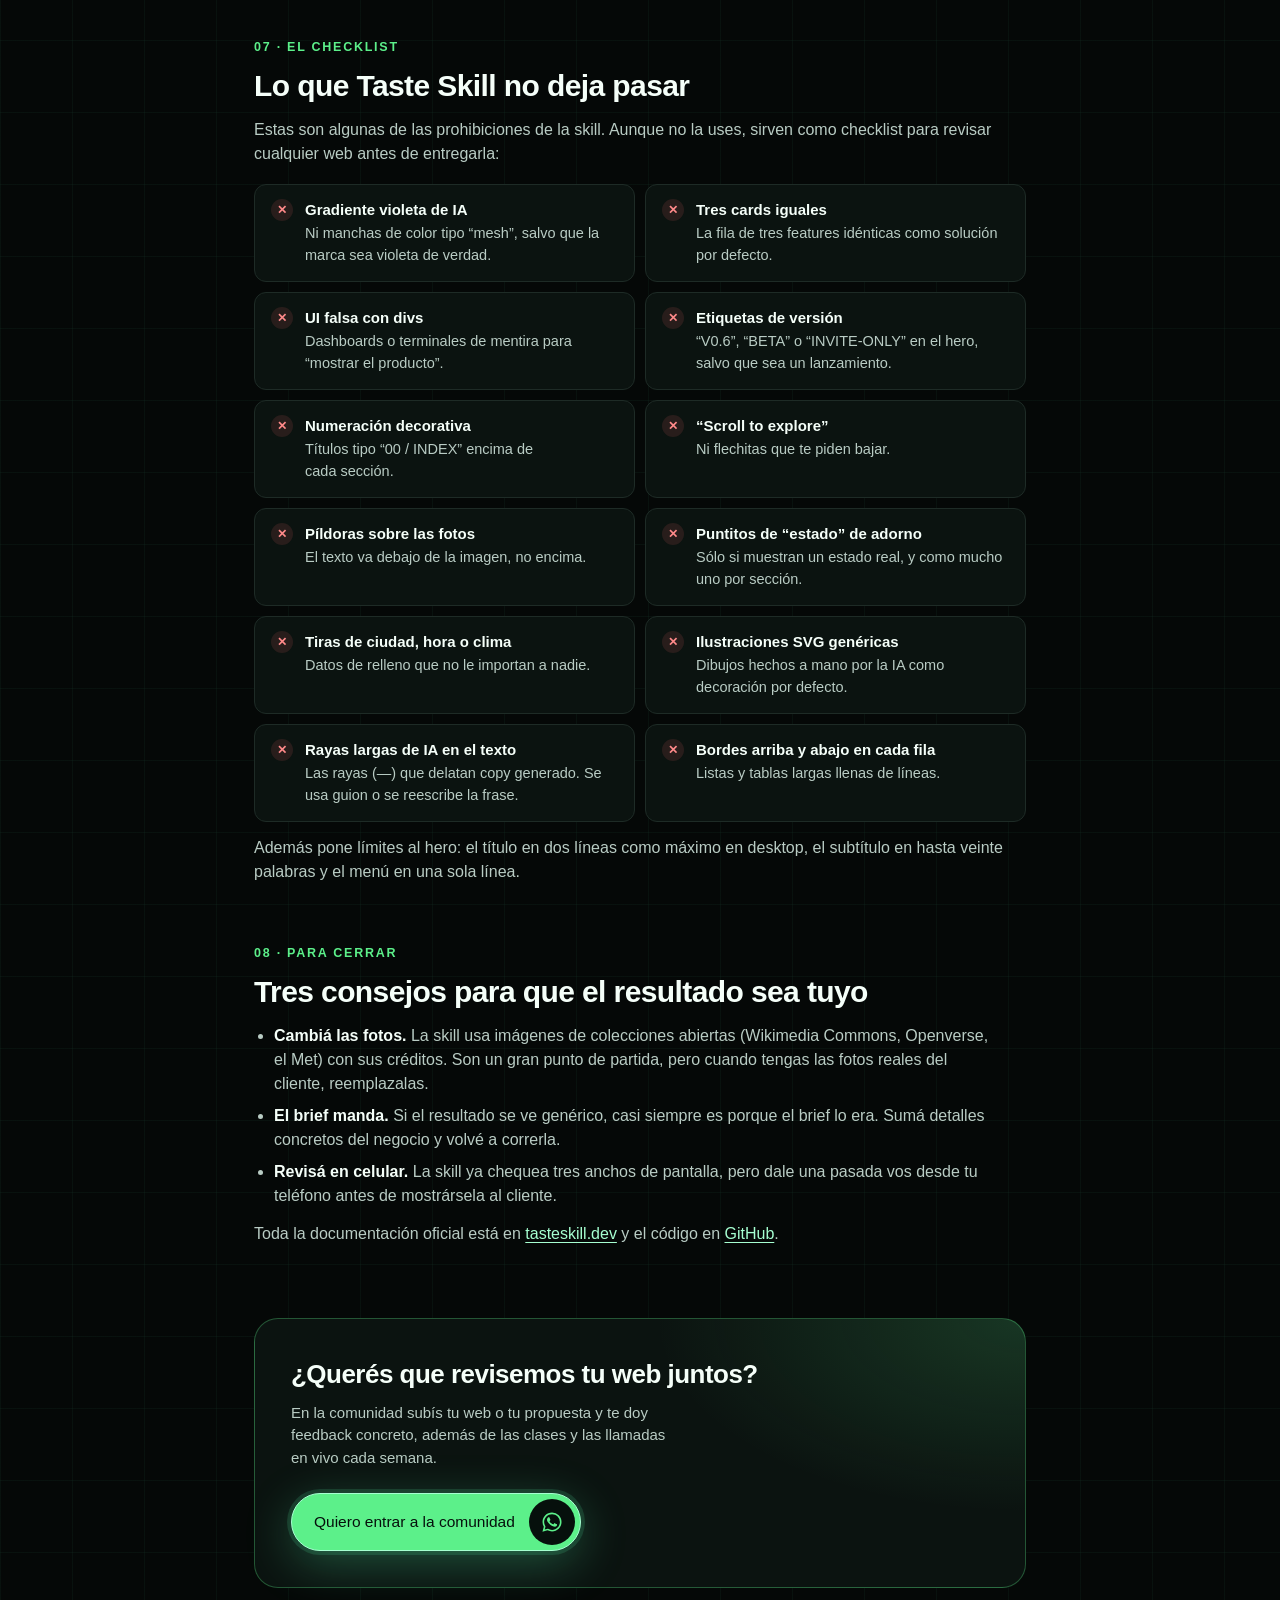
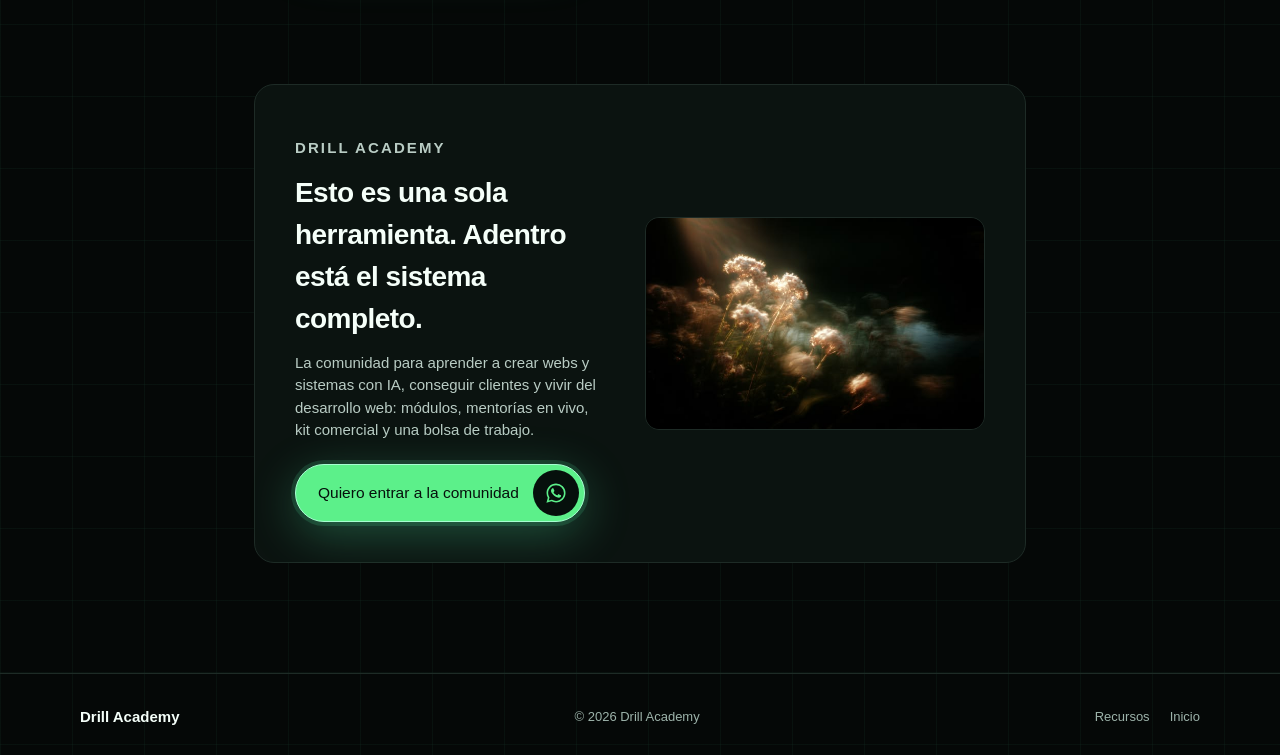
==== commit 7d1f9285: "Redesign landing for Drill Academy" ====
--- a/recursos/ai-slop-taste-skill/index.html
+++ b/recursos/ai-slop-taste-skill/index.html
@@ -1,12 +1,14 @@
 <!DOCTYPE html>
-<html lang="es">
+<html data-brand="academy" lang="es">
 <head>
 <meta charset="utf-8">
 <meta name="viewport" content="width=device-width, initial-scale=1">
-<title>Cómo quitar el AI slop de tus webs con Taste Skill · Web Design Network</title>
+<title>Cómo quitar el AI slop de tus webs con Taste Skill · Drill Academy</title>
+<link rel="stylesheet" href="/uploads/drill-brand-kit/tokens.css">
+<link rel="stylesheet" href="/drill-buttons.css">
 <meta name="description" content="Guía paso a paso para que Claude Code, Cursor o Codex dejen de armar la misma landing genérica de siempre. Instalación, prompts y el checklist anti AI slop de Taste Skill.">
 <link rel="canonical" href="https://comunidad.southprojects.dev/recursos/ai-slop-taste-skill">
-<link rel="icon" type="image/png" href="/uploads/favicon.png">
+<link rel="icon" type="image/svg+xml" href="/uploads/drill-brand-kit/assets/logos/drill-isotipo-flat.svg">
 
 <meta property="og:type" content="article">
 <meta property="og:title" content="Cómo quitar el AI slop de tus webs con Taste Skill">
@@ -61,8 +63,6 @@
 })();
 </script>
 <!-- End Analytics -->
-<link rel="preconnect" href="https://fonts.googleapis.com">
-<link rel="preconnect" href="https://fonts.gstatic.com" crossorigin>
 <link href="https://fonts.googleapis.com/css2?family=DM+Sans:opsz,wght@9..40,400;9..40,500;9..40,600;9..40,700&display=swap" rel="stylesheet">
 <link rel="stylesheet" href="/recursos/styles.css">
 <style>
@@ -80,12 +80,12 @@
   .step a.inline{color:var(--accent-soft);text-decoration:underline;text-underline-offset:3px;}
 
   .code{
-    position:relative;margin-top:16px;border:1px solid var(--border);border-radius:12px;background:#08080B;
+    position:relative;margin-top:16px;border:1px solid var(--border);border-radius:12px;background:var(--drill-black);
   }
   .code__label{display:block;padding:10px 14px 0;font-size:12px;color:var(--muted-2);}
   .code pre{margin:0;padding:10px 64px 14px 14px;overflow-x:auto;}
-  .code code{font-family:ui-monospace,SFMono-Regular,Menlo,Consolas,monospace;font-size:14px;line-height:1.6;color:#E6E6EA;white-space:pre;}
-  .code--prompt code{white-space:pre-wrap;font-family:'DM Sans',sans-serif;font-size:15px;}
+  .code code{font-family:ui-monospace,SFMono-Regular,Menlo,Consolas,monospace;font-size:14px;line-height:1.6;color:var(--drill-text-2);white-space:pre;}
+  .code--prompt code{white-space:pre-wrap;font-family:var(--drill-font);font-size:15px;}
   .copy{
     position:absolute;top:10px;right:10px;padding:6px 10px;border-radius:8px;cursor:pointer;
     border:1px solid var(--border);background:var(--surface);color:var(--muted);font:inherit;font-size:12px;font-weight:600;
@@ -99,7 +99,7 @@
   .card ul{margin:12px 0 0;padding-left:18px;gap:6px;}
   .card li{font-size:14.5px;}
   .card--bad h3{color:#FF8A8A;}
-  .card--good h3{color:#7EE2A8;}
+  .card--good h3{color:var(--drill-accent);}
 
   .bans{margin-top:18px;display:grid;grid-template-columns:1fr 1fr;gap:10px;}
   @media(max-width:640px){.bans{grid-template-columns:1fr;}}
@@ -108,25 +108,25 @@
   .ban p{margin:0;font-size:14.5px;color:var(--muted);}
   .ban strong{display:block;color:var(--text);font-size:15px;margin-bottom:2px;}
 
-  .note{margin-top:18px;padding:16px 18px;border-left:3px solid var(--accent);background:rgba(79,124,255,0.06);border-radius:0 12px 12px 0;}
+  .note{margin-top:18px;padding:16px 18px;border-left:3px solid var(--accent);background:color-mix(in srgb,var(--drill-accent) 6%,transparent);border-radius:0 12px 12px 0;}
   .note p{margin:0;font-size:15px;}
 
   /* --- CTA a la comunidad -------------------------------------------------- */
   .community{
     margin-top:clamp(48px,7vw,72px);padding:clamp(24px,4vw,36px);border-radius:var(--radius);
-    border:1px solid rgba(79,124,255,0.3);
-    background:radial-gradient(ellipse 80% 120% at 100% 0%, rgba(79,124,255,0.16), rgba(79,124,255,0) 60%), var(--surface);
+    border:1px solid color-mix(in srgb,var(--drill-accent) 30%,transparent);
+    background:radial-gradient(ellipse 80% 120% at 100% 0%, color-mix(in srgb,var(--drill-accent) 16%,transparent), color-mix(in srgb,var(--drill-accent) 0%,transparent) 60%), var(--surface);
     display:flex;align-items:center;justify-content:space-between;gap:24px;flex-wrap:wrap;
   }
   .community h2{margin:0;font-size:clamp(20px,2.8vw,26px);font-weight:600;letter-spacing:-0.02em;text-wrap:balance;}
   .community p{margin:8px 0 0;font-size:15px;color:var(--muted);max-width:46ch;text-wrap:pretty;}
   .btn-wa{
     display:inline-flex;align-items:center;gap:10px;padding:15px 26px;border-radius:999px;
-    background:#fff;color:#0A0A0D;font-size:15.5px;font-weight:600;white-space:nowrap;
+    background:var(--drill-text);color:var(--drill-black);font-size:15.5px;font-weight:600;white-space:nowrap;
     transition:transform .2s ease,box-shadow .2s ease;
   }
-  .btn-wa:hover{transform:translateY(-2px);box-shadow:0 12px 34px rgba(255,255,255,.14);color:#0A0A0D;}
-  .btn-wa svg{width:18px;height:18px;fill:#25D366;}
+  .btn-wa:hover{transform:translateY(-2px);box-shadow:0 12px 34px color-mix(in srgb,var(--drill-text) 14%,transparent);color:var(--drill-black);}
+  .btn-wa svg{width:18px;height:18px;fill:var(--drill-accent);}
   @media(max-width:600px){.community .btn-wa{width:100%;justify-content:center;}}
 
   /* --- pop-up de la comunidad: aparece una sola vez, a mitad de la guía ---- */
@@ -134,9 +134,9 @@
   .cpop[data-open="true"]{display:flex;}
   .cpop__panel{
     position:relative;width:100%;max-width:440px;padding:32px 28px 28px;border-radius:20px;text-align:center;
-    border:1px solid rgba(79,124,255,0.3);
-    background:radial-gradient(ellipse 90% 70% at 50% 0%, rgba(79,124,255,0.18), rgba(79,124,255,0) 65%), var(--surface);
-    box-shadow:0 30px 80px rgba(0,0,0,0.55);animation:cpop-in .35s cubic-bezier(.2,.8,.2,1);
+    border:1px solid color-mix(in srgb,var(--drill-accent) 30%,transparent);
+    background:radial-gradient(ellipse 90% 70% at 50% 0%, color-mix(in srgb,var(--drill-accent) 18%,transparent), color-mix(in srgb,var(--drill-accent) 0%,transparent) 65%), var(--surface);
+    box-shadow:0 30px 80px color-mix(in srgb,var(--drill-black) 55%,transparent);animation:cpop-in .35s cubic-bezier(.2,.8,.2,1);
   }
   @keyframes cpop-in{from{opacity:0;transform:translateY(14px) scale(.97);}to{opacity:1;transform:none;}}
   .cpop__close{
@@ -161,13 +161,13 @@
 
 <header class="site-header">
   <div class="site-header__inner">
-    <a class="site-header__logo" href="/" aria-label="Web Design Network">
-      <img src="/uploads/logo-blanco.png" alt="Web Design Network" width="1150" height="486">
+    <a class="site-header__logo" href="/" aria-label="Drill Academy">
+      <img src="/uploads/drill-brand-kit/assets/logos/drill-academy-dark-bg.svg" alt="Drill Academy" width="1118" height="157">
     </a>
     <nav class="site-nav">
       <a class="nav-link" href="/">Inicio</a>
       <a class="nav-link" href="/recursos" aria-current="page">Recursos</a>
-      <a class="nav-cta" href="https://wa.me/5492922453154?text=Hola%20Gino%2C%20quiero%20entrar%20a%20la%20comunidad" target="_blank" rel="noopener">Sumate a WDN</a>
+      <a class="nav-cta drill-action drill-action--compact" href="https://wa.me/5492922453154?text=Hola%20Gino%2C%20quiero%20entrar%20a%20la%20comunidad" target="_blank" rel="noopener">Quiero entrar<span class="drill-action__icon" aria-hidden="true"><svg viewBox="0 0 24 24" fill="none" stroke="currentColor" stroke-width="2.25" stroke-linecap="round" stroke-linejoin="round"><path d="M5 12h14m-6-6 6 6-6 6"/></svg></span></a>
     </nav>
   </div>
 </header>
@@ -329,18 +329,18 @@
         <h2 id="cta-1">¿Querés que revisemos tu web juntos?</h2>
         <p>En la comunidad subís tu web o tu propuesta y te doy feedback concreto, además de las clases y las llamadas en vivo cada semana.</p>
       </div>
-      <a class="btn-wa" href="https://wa.me/5492922453154?text=Hola%20Gino%2C%20quiero%20entrar%20a%20la%20comunidad" target="_blank" rel="noopener"><svg viewBox="0 0 24 24" aria-hidden="true"><path d="M17.47 14.38c-.3-.15-1.76-.87-2.03-.97-.27-.1-.47-.15-.67.15-.2.3-.77.97-.94 1.17-.17.2-.35.22-.64.07-.3-.15-1.26-.46-2.4-1.48-.89-.79-1.49-1.77-1.66-2.07-.17-.3-.02-.46.13-.6.13-.13.3-.35.45-.52.15-.17.2-.3.3-.5.1-.2.05-.37-.02-.52-.08-.15-.67-1.61-.92-2.2-.24-.58-.49-.5-.67-.51h-.57c-.2 0-.52.07-.79.37-.27.3-1.04 1.02-1.04 2.48 0 1.46 1.07 2.88 1.21 3.08.15.2 2.1 3.2 5.08 4.49.71.31 1.26.49 1.69.63.71.23 1.36.2 1.87.12.57-.09 1.76-.72 2.01-1.41.25-.69.25-1.29.17-1.41-.07-.12-.27-.2-.57-.35zM12.04 21.5h-.01a9.45 9.45 0 0 1-4.82-1.32l-.35-.21-3.58.94.96-3.49-.23-.36a9.43 9.43 0 0 1-1.45-5.03c0-5.22 4.25-9.47 9.48-9.47 2.53 0 4.91.99 6.7 2.78a9.4 9.4 0 0 1 2.77 6.7c0 5.22-4.25 9.46-9.47 9.46zm8.06-17.53A11.33 11.33 0 0 0 12.04.63C5.76.63.65 5.74.65 12.02c0 2 .52 3.96 1.52 5.69L.55 23.6l6.04-1.58a11.37 11.37 0 0 0 5.44 1.39h.01c6.28 0 11.39-5.11 11.39-11.39 0-3.04-1.18-5.9-3.33-8.05z"/></svg>Quiero entrar a la comunidad</a>
+      <a class="btn-wa drill-action" href="https://wa.me/5492922453154?text=Hola%20Gino%2C%20quiero%20entrar%20a%20la%20comunidad" target="_blank" rel="noopener">Quiero entrar a la comunidad<span class="drill-action__icon" aria-hidden="true"><svg viewBox="0 0 24 24" aria-hidden="true"><path d="M17.47 14.38c-.3-.15-1.76-.87-2.03-.97-.27-.1-.47-.15-.67.15-.2.3-.77.97-.94 1.17-.17.2-.35.22-.64.07-.3-.15-1.26-.46-2.4-1.48-.89-.79-1.49-1.77-1.66-2.07-.17-.3-.02-.46.13-.6.13-.13.3-.35.45-.52.15-.17.2-.3.3-.5.1-.2.05-.37-.02-.52-.08-.15-.67-1.61-.92-2.2-.24-.58-.49-.5-.67-.51h-.57c-.2 0-.52.07-.79.37-.27.3-1.04 1.02-1.04 2.48 0 1.46 1.07 2.88 1.21 3.08.15.2 2.1 3.2 5.08 4.49.71.31 1.26.49 1.69.63.71.23 1.36.2 1.87.12.57-.09 1.76-.72 2.01-1.41.25-.69.25-1.29.17-1.41-.07-.12-.27-.2-.57-.35zM12.04 21.5h-.01a9.45 9.45 0 0 1-4.82-1.32l-.35-.21-3.58.94.96-3.49-.23-.36a9.43 9.43 0 0 1-1.45-5.03c0-5.22 4.25-9.47 9.48-9.47 2.53 0 4.91.99 6.7 2.78a9.4 9.4 0 0 1 2.77 6.7c0 5.22-4.25 9.46-9.47 9.46zm8.06-17.53A11.33 11.33 0 0 0 12.04.63C5.76.63.65 5.74.65 12.02c0 2 .52 3.96 1.52 5.69L.55 23.6l6.04-1.58a11.37 11.37 0 0 0 5.44 1.39h.01c6.28 0 11.39-5.11 11.39-11.39 0-3.04-1.18-5.9-3.33-8.05z"/></svg></span></a>
     </section>
 
     <section class="promo">
       <div>
-        <p class="promo__eyebrow">Web Design Network</p>
+        <p class="promo__eyebrow">Drill Academy</p>
         <h2>Esto es una sola herramienta. Adentro está el sistema completo.</h2>
         <p>La comunidad para aprender a crear webs y sistemas con IA, conseguir clientes y vivir del desarrollo web: módulos, mentorías en vivo, kit comercial y una bolsa de trabajo.</p>
-        <a class="btn-wa" style="margin-top:22px;" href="https://wa.me/5492922453154?text=Hola%20Gino%2C%20quiero%20entrar%20a%20la%20comunidad" target="_blank" rel="noopener"><svg viewBox="0 0 24 24" aria-hidden="true"><path d="M17.47 14.38c-.3-.15-1.76-.87-2.03-.97-.27-.1-.47-.15-.67.15-.2.3-.77.97-.94 1.17-.17.2-.35.22-.64.07-.3-.15-1.26-.46-2.4-1.48-.89-.79-1.49-1.77-1.66-2.07-.17-.3-.02-.46.13-.6.13-.13.3-.35.45-.52.15-.17.2-.3.3-.5.1-.2.05-.37-.02-.52-.08-.15-.67-1.61-.92-2.2-.24-.58-.49-.5-.67-.51h-.57c-.2 0-.52.07-.79.37-.27.3-1.04 1.02-1.04 2.48 0 1.46 1.07 2.88 1.21 3.08.15.2 2.1 3.2 5.08 4.49.71.31 1.26.49 1.69.63.71.23 1.36.2 1.87.12.57-.09 1.76-.72 2.01-1.41.25-.69.25-1.29.17-1.41-.07-.12-.27-.2-.57-.35zM12.04 21.5h-.01a9.45 9.45 0 0 1-4.82-1.32l-.35-.21-3.58.94.96-3.49-.23-.36a9.43 9.43 0 0 1-1.45-5.03c0-5.22 4.25-9.47 9.48-9.47 2.53 0 4.91.99 6.7 2.78a9.4 9.4 0 0 1 2.77 6.7c0 5.22-4.25 9.46-9.47 9.46zm8.06-17.53A11.33 11.33 0 0 0 12.04.63C5.76.63.65 5.74.65 12.02c0 2 .52 3.96 1.52 5.69L.55 23.6l6.04-1.58a11.37 11.37 0 0 0 5.44 1.39h.01c6.28 0 11.39-5.11 11.39-11.39 0-3.04-1.18-5.9-3.33-8.05z"/></svg>Quiero entrar a la comunidad</a>
+        <a class="btn-wa drill-action" style="margin-top:22px;" href="https://wa.me/5492922453154?text=Hola%20Gino%2C%20quiero%20entrar%20a%20la%20comunidad" target="_blank" rel="noopener">Quiero entrar a la comunidad<span class="drill-action__icon" aria-hidden="true"><svg viewBox="0 0 24 24" aria-hidden="true"><path d="M17.47 14.38c-.3-.15-1.76-.87-2.03-.97-.27-.1-.47-.15-.67.15-.2.3-.77.97-.94 1.17-.17.2-.35.22-.64.07-.3-.15-1.26-.46-2.4-1.48-.89-.79-1.49-1.77-1.66-2.07-.17-.3-.02-.46.13-.6.13-.13.3-.35.45-.52.15-.17.2-.3.3-.5.1-.2.05-.37-.02-.52-.08-.15-.67-1.61-.92-2.2-.24-.58-.49-.5-.67-.51h-.57c-.2 0-.52.07-.79.37-.27.3-1.04 1.02-1.04 2.48 0 1.46 1.07 2.88 1.21 3.08.15.2 2.1 3.2 5.08 4.49.71.31 1.26.49 1.69.63.71.23 1.36.2 1.87.12.57-.09 1.76-.72 2.01-1.41.25-.69.25-1.29.17-1.41-.07-.12-.27-.2-.57-.35zM12.04 21.5h-.01a9.45 9.45 0 0 1-4.82-1.32l-.35-.21-3.58.94.96-3.49-.23-.36a9.43 9.43 0 0 1-1.45-5.03c0-5.22 4.25-9.47 9.48-9.47 2.53 0 4.91.99 6.7 2.78a9.4 9.4 0 0 1 2.77 6.7c0 5.22-4.25 9.46-9.47 9.46zm8.06-17.53A11.33 11.33 0 0 0 12.04.63C5.76.63.65 5.74.65 12.02c0 2 .52 3.96 1.52 5.69L.55 23.6l6.04-1.58a11.37 11.37 0 0 0 5.44 1.39h.01c6.28 0 11.39-5.11 11.39-11.39 0-3.04-1.18-5.9-3.33-8.05z"/></svg></span></a>
       </div>
       <div class="promo__media">
-        <img src="/uploads/cta-image.jpg" alt="Web Design Network" width="1200" height="750" loading="lazy">
+        <img src="/uploads/cta-image.jpg" alt="Drill Academy" width="1200" height="750" loading="lazy">
       </div>
     </section>
 
@@ -349,8 +349,8 @@
 
 <footer class="site-footer">
   <div class="site-footer__inner">
-    <strong>Web Design Network</strong>
-    <span>© 2026 Web Design Network</span>
+    <strong>Drill Academy</strong>
+    <span>© 2026 Drill Academy</span>
     <div class="site-footer__links">
       <a href="/recursos">Recursos</a>
       <a href="/">Inicio</a>
@@ -362,10 +362,10 @@
 <div class="cpop" data-open="false" role="dialog" aria-modal="true" aria-labelledby="cpop-title">
   <div class="cpop__panel">
     <button class="cpop__close" type="button" data-cpop-close aria-label="Cerrar">×</button>
-    <p class="cpop__eyebrow">Web Design Network</p>
+    <p class="cpop__eyebrow">Drill Academy</p>
     <h2 id="cpop-title">¿Querés aplicar esto con clientes reales?</h2>
     <p>En la comunidad aprendés a crear webs y sistemas con IA y a conseguir clientes: clases, mentorías en vivo cada semana y feedback sobre tus webs.</p>
-    <a class="btn-wa" href="https://wa.me/5492922453154?text=Hola%20Gino%2C%20quiero%20entrar%20a%20la%20comunidad" target="_blank" rel="noopener" data-cpop-cta><svg viewBox="0 0 24 24" aria-hidden="true"><path d="M17.47 14.38c-.3-.15-1.76-.87-2.03-.97-.27-.1-.47-.15-.67.15-.2.3-.77.97-.94 1.17-.17.2-.35.22-.64.07-.3-.15-1.26-.46-2.4-1.48-.89-.79-1.49-1.77-1.66-2.07-.17-.3-.02-.46.13-.6.13-.13.3-.35.45-.52.15-.17.2-.3.3-.5.1-.2.05-.37-.02-.52-.08-.15-.67-1.61-.92-2.2-.24-.58-.49-.5-.67-.51h-.57c-.2 0-.52.07-.79.37-.27.3-1.04 1.02-1.04 2.48 0 1.46 1.07 2.88 1.21 3.08.15.2 2.1 3.2 5.08 4.49.71.31 1.26.49 1.69.63.71.23 1.36.2 1.87.12.57-.09 1.76-.72 2.01-1.41.25-.69.25-1.29.17-1.41-.07-.12-.27-.2-.57-.35zM12.04 21.5h-.01a9.45 9.45 0 0 1-4.82-1.32l-.35-.21-3.58.94.96-3.49-.23-.36a9.43 9.43 0 0 1-1.45-5.03c0-5.22 4.25-9.47 9.48-9.47 2.53 0 4.91.99 6.7 2.78a9.4 9.4 0 0 1 2.77 6.7c0 5.22-4.25 9.46-9.47 9.46zm8.06-17.53A11.33 11.33 0 0 0 12.04.63C5.76.63.65 5.74.65 12.02c0 2 .52 3.96 1.52 5.69L.55 23.6l6.04-1.58a11.37 11.37 0 0 0 5.44 1.39h.01c6.28 0 11.39-5.11 11.39-11.39 0-3.04-1.18-5.9-3.33-8.05z"/></svg>Quiero entrar a la comunidad</a>
+    <a class="btn-wa drill-action" href="https://wa.me/5492922453154?text=Hola%20Gino%2C%20quiero%20entrar%20a%20la%20comunidad" target="_blank" rel="noopener" data-cpop-cta>Quiero entrar a la comunidad<span class="drill-action__icon" aria-hidden="true"><svg viewBox="0 0 24 24" aria-hidden="true"><path d="M17.47 14.38c-.3-.15-1.76-.87-2.03-.97-.27-.1-.47-.15-.67.15-.2.3-.77.97-.94 1.17-.17.2-.35.22-.64.07-.3-.15-1.26-.46-2.4-1.48-.89-.79-1.49-1.77-1.66-2.07-.17-.3-.02-.46.13-.6.13-.13.3-.35.45-.52.15-.17.2-.3.3-.5.1-.2.05-.37-.02-.52-.08-.15-.67-1.61-.92-2.2-.24-.58-.49-.5-.67-.51h-.57c-.2 0-.52.07-.79.37-.27.3-1.04 1.02-1.04 2.48 0 1.46 1.07 2.88 1.21 3.08.15.2 2.1 3.2 5.08 4.49.71.31 1.26.49 1.69.63.71.23 1.36.2 1.87.12.57-.09 1.76-.72 2.01-1.41.25-.69.25-1.29.17-1.41-.07-.12-.27-.2-.57-.35zM12.04 21.5h-.01a9.45 9.45 0 0 1-4.82-1.32l-.35-.21-3.58.94.96-3.49-.23-.36a9.43 9.43 0 0 1-1.45-5.03c0-5.22 4.25-9.47 9.48-9.47 2.53 0 4.91.99 6.7 2.78a9.4 9.4 0 0 1 2.77 6.7c0 5.22-4.25 9.46-9.47 9.46zm8.06-17.53A11.33 11.33 0 0 0 12.04.63C5.76.63.65 5.74.65 12.02c0 2 .52 3.96 1.52 5.69L.55 23.6l6.04-1.58a11.37 11.37 0 0 0 5.44 1.39h.01c6.28 0 11.39-5.11 11.39-11.39 0-3.04-1.18-5.9-3.33-8.05z"/></svg></span></a>
     <button class="cpop__later" type="button" data-cpop-close>Ahora no, sigo leyendo</button>
   </div>
 </div>
--- a/uploads/drill-brand-kit/tokens.css
+++ b/uploads/drill-brand-kit/tokens.css
@@ -0,0 +1,97 @@
+/* DRILL — design tokens */
+:root {
+  /* Fondos y superficies */
+  --drill-black: #050807;
+  --drill-graphite: #0B1310;
+  --drill-slate: #121C18;
+  --drill-line: #1E2B26;
+
+  /* Marca */
+  --drill-mint: #50E6A3;
+  --drill-ice: #A6FFD1;
+  --drill-forest: #145A49;
+  --drill-on-accent: #06100C;
+
+  /* Acentos de submarca */
+  --drill-academy: #5CF08A;
+  --drill-business: #2B9A74;
+
+  /* Texto */
+  --drill-text: #F5FFF9;
+  --drill-text-2: #B9CCC4;
+  --drill-muted: #9DB3AA;
+
+  /* Degradado firma: solo isotipo y brillos */
+  --drill-gradient: linear-gradient(135deg, #A6FFD1 0%, #50E6A3 55%, #2B9A74 100%);
+
+  /* Tipografía */
+  --drill-font: "Helvetica Neue", Helvetica, Arial, sans-serif;
+  --drill-fs-display: clamp(44px, 6.4vw, 92px);
+  --drill-fs-h2: clamp(34px, 4.6vw, 64px);
+  --drill-fs-h3: clamp(22px, 2.6vw, 36px);
+  --drill-fs-body: clamp(16px, 1.3vw, 19px);
+  --drill-fs-eyebrow: 13px;
+  --drill-tracking-display: -0.05em;
+  --drill-tracking-eyebrow: 0.32em;
+
+  /* Radios */
+  --drill-radius-input: 12px;
+  --drill-radius-icon: 14px;
+  --drill-radius-card: 24px;
+  --drill-radius-pill: 999px;
+
+  /* Efectos */
+  --drill-glow: 0 0 0 4px rgb(80 230 163 / .15), 0 12px 48px rgb(80 230 163 / .3);
+  --drill-grid: linear-gradient(rgb(80 230 163 / .045) 1px, transparent 1px),
+                linear-gradient(90deg, rgb(80 230 163 / .045) 1px, transparent 1px);
+  --drill-grid-size: 72px 72px;
+
+  /* Layout */
+  --drill-container: 1200px;
+}
+
+/* Acento activo: cambiá a Academy con <body data-brand="academy"> */
+:root, [data-brand="business"] { --drill-accent: var(--drill-mint); }
+[data-brand="academy"] { --drill-accent: var(--drill-academy); }
+
+body {
+  margin: 0;
+  background-color: var(--drill-black);
+  background-image: var(--drill-grid);
+  background-size: var(--drill-grid-size);
+  color: var(--drill-text);
+  font-family: var(--drill-font);
+  -webkit-font-smoothing: antialiased;
+}
+
+:focus-visible { outline: 2px solid var(--drill-accent); outline-offset: 3px; }
+
+.eyebrow {
+  font-weight: 700;
+  font-size: var(--drill-fs-eyebrow);
+  letter-spacing: var(--drill-tracking-eyebrow);
+  text-transform: uppercase;
+  color: var(--drill-accent);
+}
+
+.btn-primary {
+  display: inline-flex; align-items: center; gap: 14px;
+  padding: 8px 8px 8px 26px;
+  border-radius: var(--drill-radius-pill);
+  background: var(--drill-accent);
+  color: var(--drill-on-accent);
+  font-weight: 500; font-size: 17px; text-decoration: none;
+  box-shadow: var(--drill-glow);
+  transition: box-shadow .2s ease;
+}
+.btn-primary__icon {
+  width: 42px; height: 42px; border-radius: 50%;
+  display: inline-flex; align-items: center; justify-content: center;
+  background: var(--drill-on-accent); color: var(--drill-accent);
+  transition: transform .2s ease;
+}
+.btn-primary:hover .btn-primary__icon { transform: translateX(3px); }
+
+@media (prefers-reduced-motion: reduce) {
+  * { animation: none !important; transition: none !important; }
+}
--- a/drill-buttons.css
+++ b/drill-buttons.css
@@ -0,0 +1,81 @@
+html .drill-action.drill-action {
+  display: inline-flex;
+  align-items: center;
+  justify-content: space-between;
+  gap: 14px;
+  min-height: 58px;
+  max-width: 100%;
+  padding: 5px 5px 5px 22px;
+  box-sizing: border-box;
+  border: 1px solid var(--drill-ice);
+  border-radius: var(--drill-radius-pill);
+  background: var(--drill-accent);
+  color: var(--drill-on-accent);
+  box-shadow: var(--drill-glow);
+  font-weight: 500;
+  line-height: 1.2;
+  text-align: left;
+  white-space: normal;
+  transition: background-color .2s ease, box-shadow .2s ease, transform .2s ease;
+}
+
+.drill-action__icon {
+  display: grid;
+  place-items: center;
+  flex: 0 0 auto;
+  width: 46px;
+  height: 46px;
+  border-radius: 50%;
+  background: var(--drill-on-accent);
+  color: var(--drill-ice);
+  transition: transform .2s ease;
+}
+
+html .drill-action.drill-action:not(:disabled):is(:hover, :focus-visible) {
+  background: var(--drill-ice);
+  color: var(--drill-on-accent);
+  box-shadow:
+    0 0 0 5px color-mix(in srgb, var(--drill-accent) 25%, transparent),
+    0 12px 44px color-mix(in srgb, var(--drill-accent) 40%, transparent);
+  opacity: 1;
+  transform: translateY(-2px);
+}
+
+.drill-action:not(:disabled):is(:hover, :focus-visible) .drill-action__icon {
+  transform: translateX(2px);
+}
+
+html .drill-action.drill-action:not(:disabled):active {
+  transform: translateY(1px);
+}
+
+html .drill-action.drill-action--compact {
+  gap: 8px;
+  min-height: 44px;
+  padding: 4px 4px 4px 12px;
+  font-size: 14px;
+  white-space: nowrap;
+}
+
+.drill-action--compact .drill-action__icon {
+  width: 34px;
+  height: 34px;
+}
+
+.drill-action .drill-action__icon svg {
+  display: block;
+  width: 20px;
+  height: 20px;
+}
+
+.drill-action--compact .drill-action__icon svg {
+  width: 16px;
+  height: 16px;
+}
+
+@media (prefers-reduced-motion: reduce) {
+  html .drill-action.drill-action:not(:disabled):is(:hover, :focus-visible, :active),
+  .drill-action:not(:disabled):is(:hover, :focus-visible) .drill-action__icon {
+    transform: none;
+  }
+}
--- a/recursos/styles.css
+++ b/recursos/styles.css
@@ -1,29 +1,29 @@
 /* ==========================================================================
-   Web Design Network — sistema de estilos para /recursos
+   Drill Academy — sistema de estilos para /recursos
    Mismos tokens que la landing (WDN Landing.dc.html) para que las dos
    mitades del sitio se lean como una sola pieza.
    ========================================================================== */
 
 :root{
-  --bg:#0A0A0D;
-  --surface:#101016;
-  --surface-2:#0E0E13;
-  --border:#1E1E26;
-  --border-soft:#16161C;
-  --text:#F2F2F4;
-  --muted:#A0A0AB;
-  --muted-2:#8B8B96;
-  --accent:#4F7CFF;
-  --accent-soft:#8FA9FF;
-  --radius:16px;
+  --bg:var(--drill-black);
+  --surface:var(--drill-graphite);
+  --surface-2:var(--drill-graphite);
+  --border:var(--drill-line);
+  --border-soft:var(--drill-line);
+  --text:var(--drill-text);
+  --muted:var(--drill-text-2);
+  --muted-2:var(--drill-muted);
+  --accent:var(--drill-accent);
+  --accent-soft:var(--drill-ice);
+  --radius:var(--drill-radius-card);
   --maxw:820px;
 }
 
 *,*::before,*::after{box-sizing:border-box;}
 html{scroll-behavior:smooth;}
-html,body{margin:0;padding:0;background:var(--bg);}
+html,body{margin:0;padding:0;background-color:var(--bg);}
 body{
-  font-family:'DM Sans',sans-serif;
+  font-family:var(--drill-font);
   color:var(--text);
   line-height:1.5;
   -webkit-font-smoothing:antialiased;
@@ -39,7 +39,7 @@
 /* --- header ------------------------------------------------------------- */
 .site-header{
   position:sticky;top:0;z-index:50;
-  background:rgba(10,10,13,0.82);
+  background:color-mix(in srgb,var(--drill-black) 82%,transparent);
   backdrop-filter:blur(12px);-webkit-backdrop-filter:blur(12px);
   border-bottom:1px solid var(--border-soft);
 }
@@ -47,16 +47,16 @@
   max-width:1120px;margin:0 auto;padding:14px 24px;
   display:flex;align-items:center;justify-content:space-between;gap:20px;
 }
-.site-header__logo img{width:clamp(96px,12vw,124px);height:auto;}
+.site-header__logo img{width:198px;height:auto;}
 .site-nav{display:flex;align-items:center;gap:22px;}
 .site-nav a{font-size:14px;color:var(--muted);transition:color .2s ease;}
 .site-nav a:hover,.site-nav a[aria-current="page"]{color:var(--text);}
 .site-nav .nav-cta{
   padding:9px 18px;border-radius:999px;
-  background:var(--text);color:#0A0A0D;font-weight:600;font-size:13.5px;
+  background:var(--text);color:var(--drill-black);font-weight:600;font-size:13.5px;
   transition:opacity .2s ease;
 }
-.site-nav .nav-cta:hover{color:#0A0A0D;opacity:.86;}
+.site-nav .nav-cta:hover{color:var(--drill-black);opacity:.86;}
 @media(max-width:560px){
   .site-nav{gap:14px;}
   .site-nav .nav-link{display:none;}
@@ -66,7 +66,7 @@
 .glow{position:relative;isolation:isolate;overflow:hidden;}
 .glow::before{
   content:"";position:absolute;inset:0;z-index:-1;pointer-events:none;
-  background:radial-gradient(ellipse 90% 55% at 50% -10%, rgba(79,124,255,0.16), rgba(79,124,255,0) 70%);
+  background:radial-gradient(ellipse 90% 55% at 50% -10%, color-mix(in srgb,var(--drill-accent) 16%,transparent), color-mix(in srgb,var(--drill-accent) 0%,transparent) 70%);
 }
 
 /* --- tipografía --------------------------------------------------------- */
@@ -96,29 +96,29 @@
 .video{
   position:relative;margin-top:clamp(32px,5vw,48px);
   border-radius:var(--radius);overflow:hidden;
-  border:1px solid var(--border);background:#08080B;
+  border:1px solid var(--border);background:var(--drill-black);
   aspect-ratio:16/9;cursor:pointer;line-height:0;
 }
 .video img{width:100%;height:100%;object-fit:cover;}
 .video iframe{position:absolute;inset:0;width:100%;height:100%;border:0;}
 .video__play{
   position:absolute;inset:0;display:grid;place-items:center;
-  background:linear-gradient(rgba(10,10,13,0.1),rgba(10,10,13,0.35));
+  background:linear-gradient(color-mix(in srgb,var(--drill-black) 10%,transparent),color-mix(in srgb,var(--drill-black) 35%,transparent));
   transition:background .25s ease;
 }
-.video:hover .video__play{background:linear-gradient(rgba(10,10,13,0.05),rgba(10,10,13,0.25));}
+.video:hover .video__play{background:linear-gradient(color-mix(in srgb,var(--drill-black) 5%,transparent),color-mix(in srgb,var(--drill-black) 25%,transparent));}
 .video__play span{
   width:72px;height:72px;border-radius:50%;
-  background:#fff;display:grid;place-items:center;
-  box-shadow:0 8px 32px rgba(0,0,0,.45);
+  background:var(--drill-text);display:grid;place-items:center;
+  box-shadow:0 8px 32px color-mix(in srgb,var(--drill-black) 45%,transparent);
   transition:transform .25s ease;
 }
 .video:hover .video__play span{transform:scale(1.07);}
-.video__play svg{width:24px;height:24px;margin-left:3px;fill:#0A0A0D;}
+.video__play svg{width:24px;height:24px;margin-left:3px;fill:var(--drill-black);}
 .video__label{
   position:absolute;left:18px;bottom:16px;z-index:2;
-  font-size:13px;font-weight:600;color:#fff;
-  text-shadow:0 2px 10px rgba(0,0,0,.7);
+  font-size:13px;font-weight:600;color:var(--drill-text);
+  text-shadow:0 2px 10px color-mix(in srgb,var(--drill-black) 70%,transparent);
 }
 
 /* --- lista de recursos -------------------------------------------------- */
@@ -129,7 +129,7 @@
   border-radius:var(--radius);padding:24px clamp(20px,3vw,28px);
   transition:border-color .3s ease,transform .3s ease;
 }
-.asset:hover{border-color:rgba(79,124,255,0.45);transform:translateY(-2px);}
+.asset:hover{border-color:color-mix(in srgb,var(--drill-accent) 45%,transparent);transform:translateY(-2px);}
 .asset__num{
   flex:none;font-size:19px;font-weight:700;color:var(--accent);
   letter-spacing:-0.01em;font-variant-numeric:tabular-nums;
@@ -150,11 +150,11 @@
 .asset__dl{
   display:inline-flex;align-items:center;gap:8px;
   padding:10px 18px;border-radius:999px;
-  background:rgba(79,124,255,0.12);border:1px solid rgba(79,124,255,0.4);
+  background:color-mix(in srgb,var(--drill-accent) 12%,transparent);border:1px solid color-mix(in srgb,var(--drill-accent) 40%,transparent);
   font-size:14px;font-weight:600;color:var(--accent-soft);white-space:nowrap;
   transition:background .2s ease,color .2s ease;
 }
-.asset__dl:hover{background:rgba(79,124,255,0.22);color:#fff;}
+.asset__dl:hover{background:color-mix(in srgb,var(--drill-accent) 22%,transparent);color:var(--drill-text);}
 .asset__dl svg{width:14px;height:14px;stroke:currentColor;fill:none;stroke-width:1.8;}
 
 @media(max-width:600px){
@@ -168,10 +168,10 @@
 .unlock{margin-top:clamp(40px,6vw,60px);display:flex;flex-direction:column;align-items:center;gap:12px;}
 .btn-primary{
   display:inline-block;padding:16px 34px;border-radius:999px;border:0;cursor:pointer;
-  background:#fff;color:#0A0A0D;font-size:16px;font-weight:600;letter-spacing:-0.01em;
+  background:var(--drill-accent);color:var(--drill-on-accent);font-size:16px;font-weight:500;letter-spacing:-0.01em;
   transition:transform .2s ease,box-shadow .2s ease;
 }
-.btn-primary:hover{transform:translateY(-2px);box-shadow:0 12px 34px rgba(255,255,255,.14);}
+.btn-primary:hover{transform:translateY(-2px);box-shadow:var(--drill-glow);}
 .btn-primary:active{transform:translateY(0);}
 .unlock__note{margin:0;font-size:13.5px;color:var(--muted-2);}
 .unlock__done{
@@ -194,7 +194,7 @@
   font-size:15.5px;font-weight:600;
   transition:border-color .3s ease,transform .3s ease;
 }
-.link-card__btn:hover{border-color:rgba(79,124,255,0.45);transform:translateY(-2px);color:var(--text);}
+.link-card__btn:hover{border-color:color-mix(in srgb,var(--drill-accent) 45%,transparent);transform:translateY(-2px);color:var(--text);}
 .link-card__note{font-size:13px;color:var(--muted-2);text-align:center;}
 
 /* --- promo del club ----------------------------------------------------- */
@@ -233,8 +233,8 @@
   border-radius:var(--radius);overflow:hidden;
   transition:border-color .3s ease,transform .3s ease;
 }
-.hub-card:hover{border-color:rgba(79,124,255,0.45);transform:translateY(-3px);color:var(--text);}
-.hub-card__thumb{aspect-ratio:16/9;background:#08080B;overflow:hidden;}
+.hub-card:hover{border-color:color-mix(in srgb,var(--drill-accent) 45%,transparent);transform:translateY(-3px);color:var(--text);}
+.hub-card__thumb{aspect-ratio:16/9;background:var(--drill-black);overflow:hidden;}
 .hub-card__thumb img{width:100%;height:100%;object-fit:cover;}
 .hub-card__body{padding:22px;display:flex;flex-direction:column;gap:9px;flex:1;}
 .hub-card__meta{font-size:12px;font-weight:600;letter-spacing:0.1em;text-transform:uppercase;color:var(--accent);}
@@ -284,12 +284,12 @@
 .gate label{font-size:13px;color:var(--muted-2);}
 .gate input{
   width:100%;padding:13px 15px;margin-top:6px;
-  background:#08080B;border:1px solid var(--border);border-radius:11px;
+  background:var(--drill-black);border:1px solid var(--border);border-radius:11px;
   color:var(--text);font-family:inherit;font-size:15px;
   transition:border-color .2s ease;
 }
 .gate input:focus{outline:none;border-color:var(--accent);}
-.gate input::placeholder{color:#5A5A66;}
+.gate input::placeholder{color:var(--drill-muted);}
 .gate .btn-primary{margin-top:6px;width:100%;padding:14px;}
 .gate .btn-primary[disabled]{opacity:.6;cursor:wait;}
 .gate__fine{margin-top:14px;font-size:12px;color:var(--muted-2);text-align:center;}
